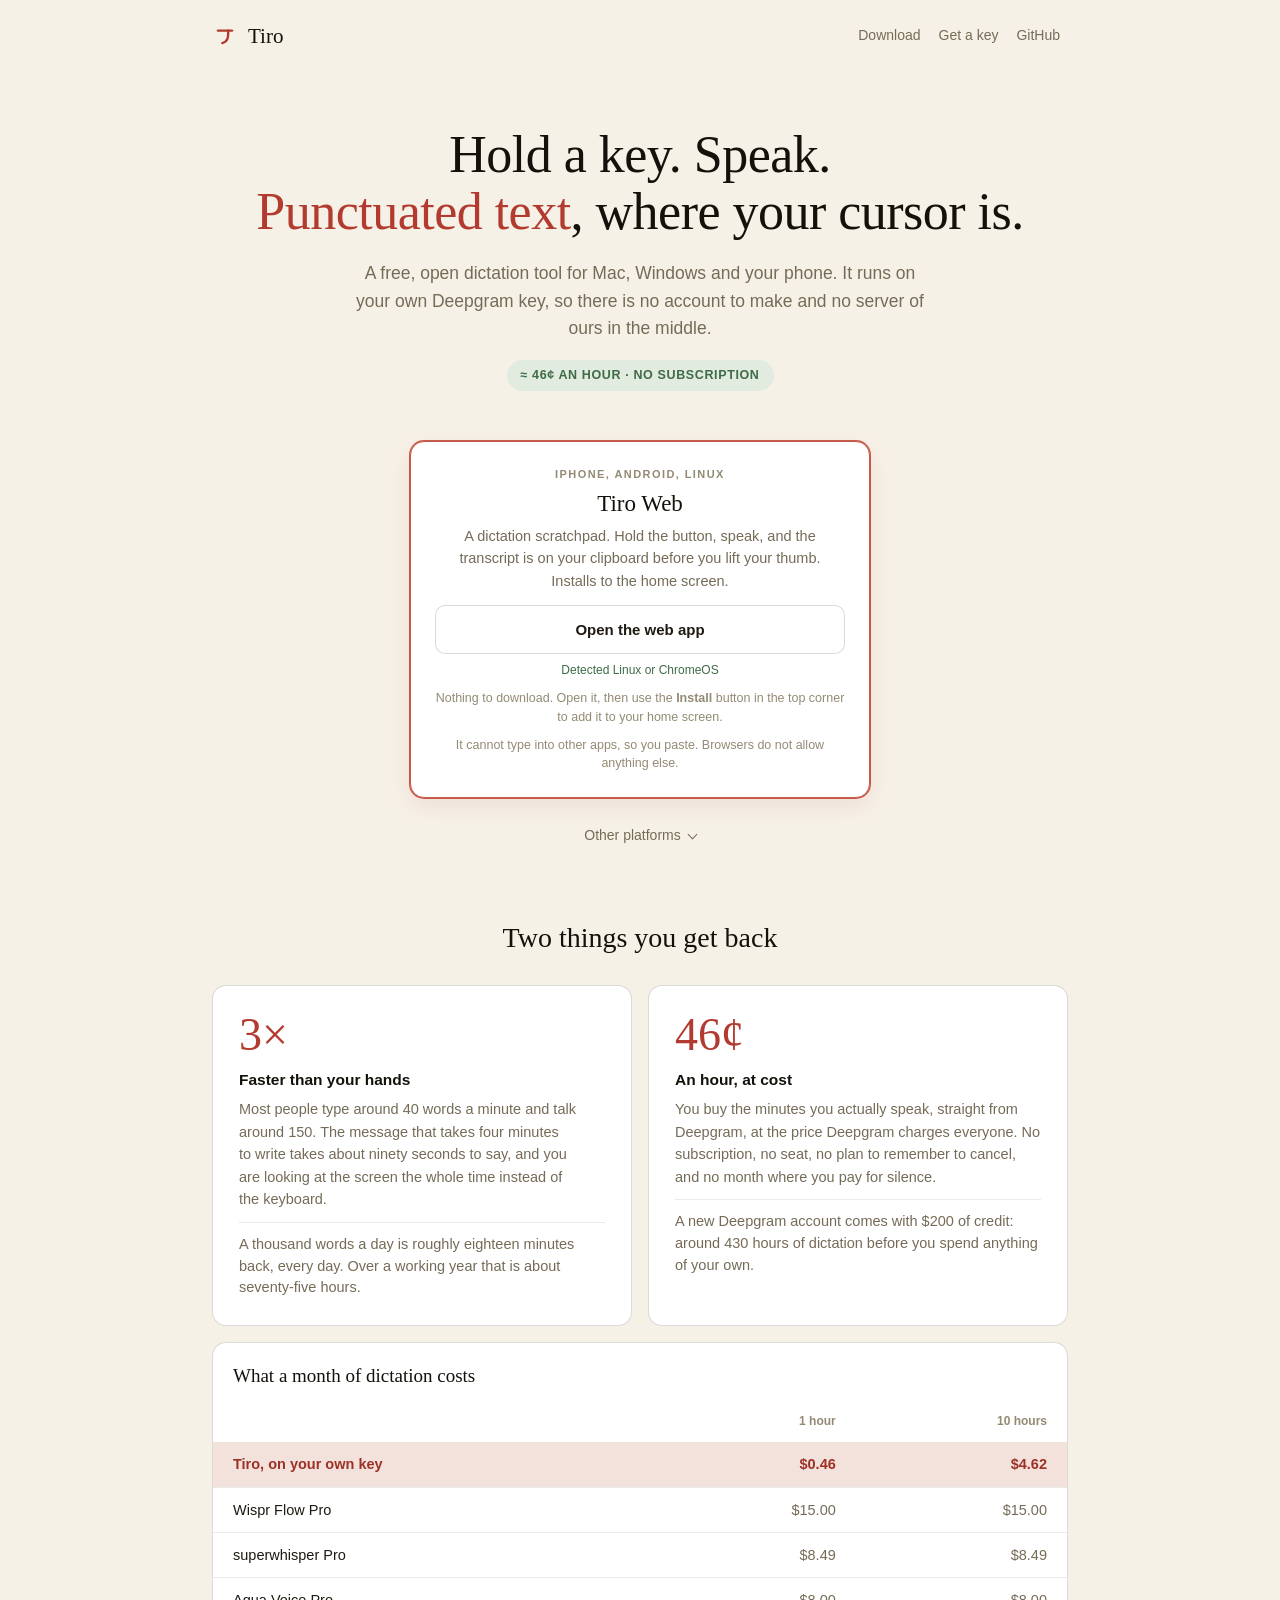
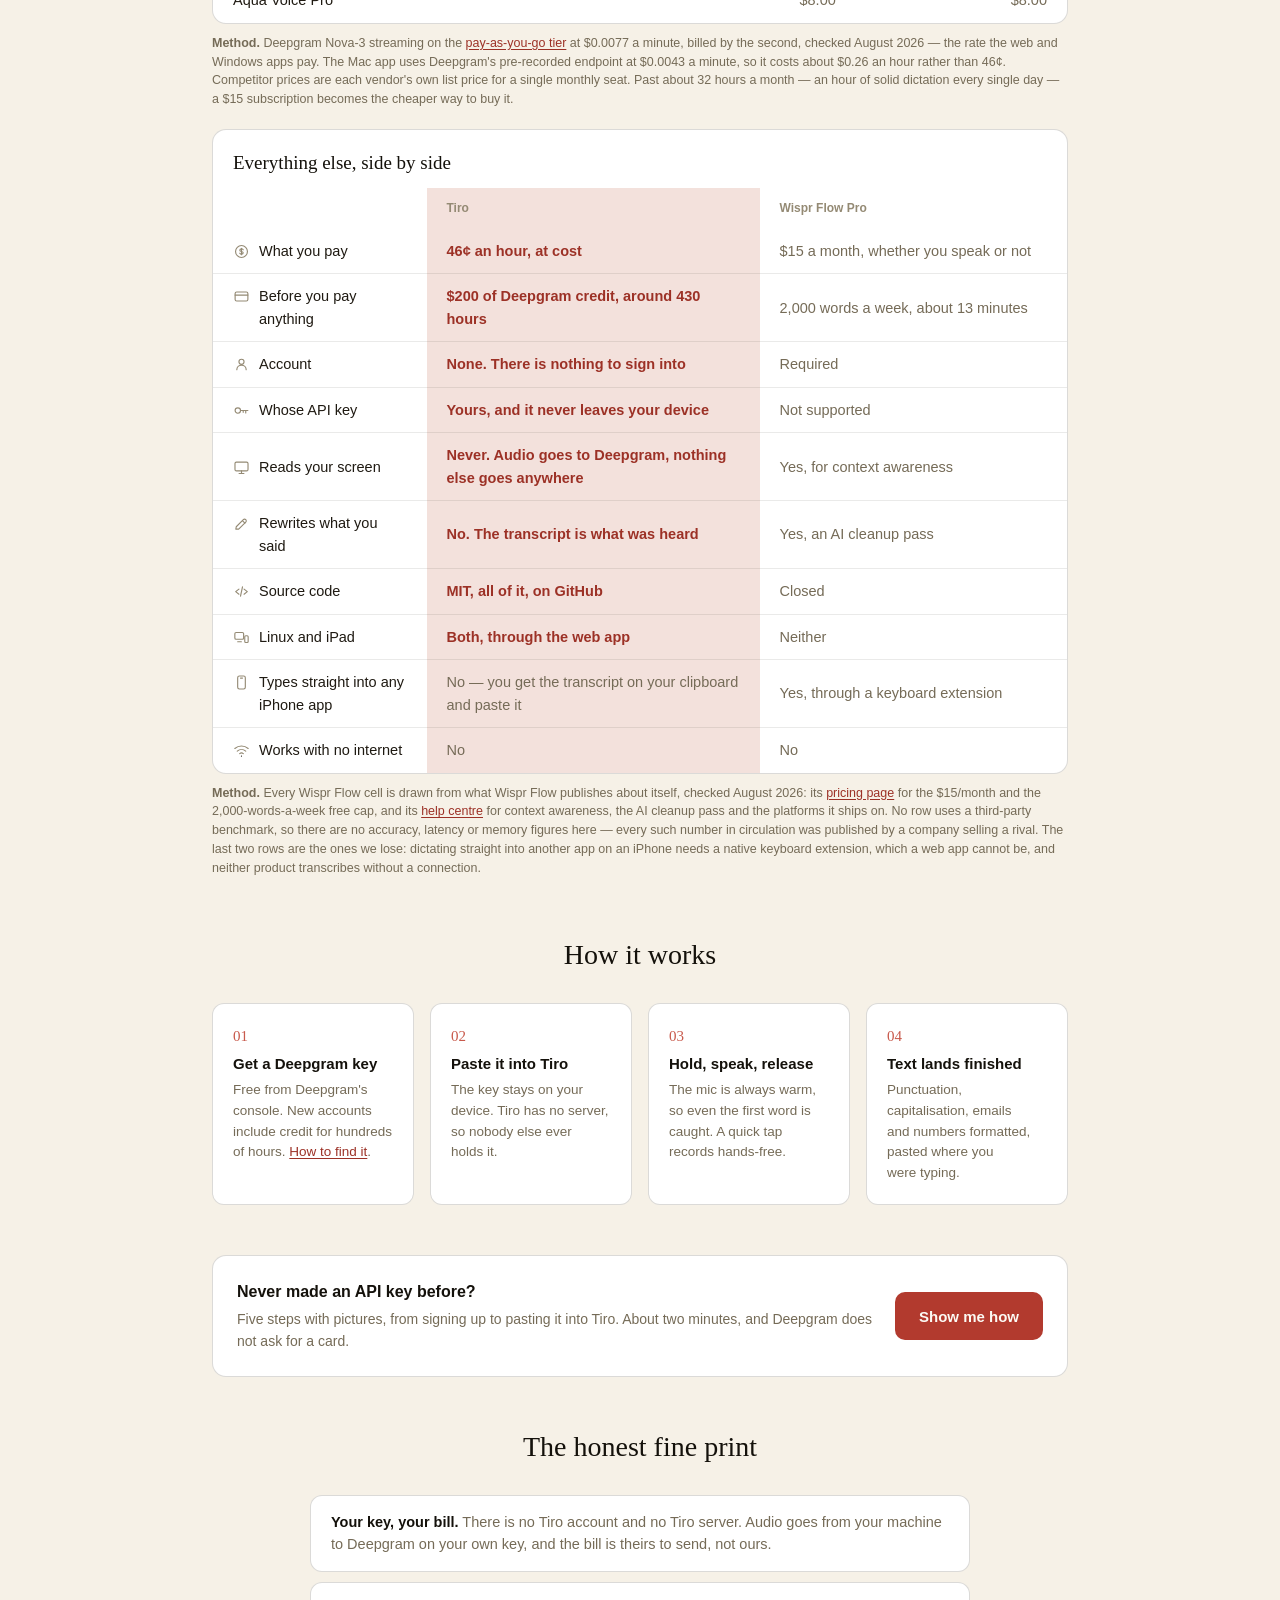
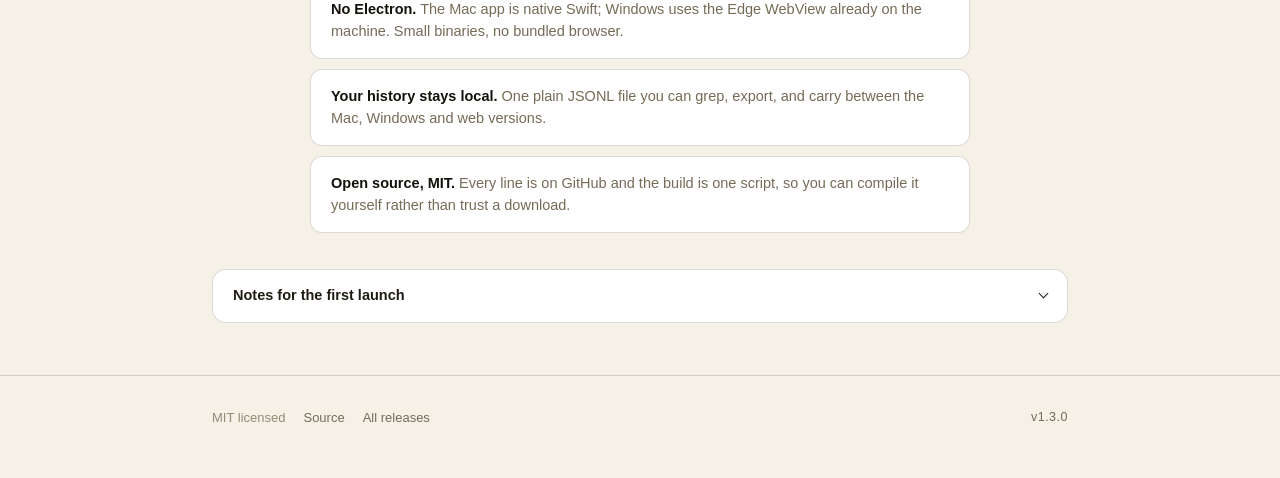
==== landing/index.html @ 8beabe68 "Release 1.3.0 Assembled by scripts/cut-release.mjs from the impact notes merged since the last relea" ====
<!doctype html>
<html lang="en">
<head>
  <meta charset="utf-8">
  <meta name="viewport" content="width=device-width, initial-scale=1, viewport-fit=cover">
  <meta name="theme-color" content="#F6F1E7">
  <title>Tiro: hold a key, speak, done</title>
  <meta name="description" content="Free, open dictation for Mac, Windows and your phone. Hold a key, speak, and punctuated text lands where your cursor is. Talking is about three times faster than typing, and on your own Deepgram key it costs about 46 cents an hour with no subscription.">
  <link rel="icon" href="favicon-32.png" type="image/png">
  <link rel="icon" href="icon.svg" type="image/svg+xml">
  <style>
    /* Forum palette; keep in sync with shared/design-tokens.json. The mono face in
       that file is for the apps, and this page is serif and sans only. */
    :root {
      --paper-50: #FCFAF4; --paper-100: #F6F1E7; --paper-200: #EFE8D9; --paper-300: #E4DAC6;
      --ink-950: #14110B; --ink-900: #1F1A12; --ink-500: #756B57; --ink-400: #948A74; --ink-300: #B4AB96;
      --clay-600: #9C3126; --clay-500: #B23A2E; --clay-400: #C85A4C; --clay-100: #F3E1DC;
      --green-600: #3F6B47; --green-100: #E1EBDF;
      --border: rgba(31, 26, 18, 0.16); --border-subtle: rgba(31, 26, 18, 0.09);
      --serif: 'Iowan Old Style', 'Palatino Linotype', Palatino, Georgia, 'Times New Roman', serif;
      --sans: -apple-system, BlinkMacSystemFont, 'Segoe UI', Roboto, 'Helvetica Neue', Arial, sans-serif;

      /* One gutter, one gap, one section rhythm, all three scaling with the viewport
         so the phone layout is the same design, not a squeezed desktop. */
      --gutter: clamp(20px, 5.5vw, 32px);
      --gap: clamp(12px, 2.4vw, 16px);
    }

    *, *::before, *::after { box-sizing: border-box; }
    * { margin: 0; padding: 0; }

    html {
      -webkit-text-size-adjust: 100%;   /* stop iOS inflating text in landscape */
      scroll-behavior: smooth;
      color-scheme: light;
    }
    body {
      background: var(--paper-100); color: var(--ink-900);
      font-family: var(--sans); font-size: 16px; line-height: 1.55;
      overflow-wrap: break-word;        /* long URLs must never widen the page */
      -webkit-font-smoothing: antialiased;
      -webkit-tap-highlight-color: rgba(178, 58, 46, 0.12);
    }
    svg { max-width: 100%; }
    a { color: var(--clay-600); text-underline-offset: 2px; }
    :focus-visible { outline: 2px solid var(--clay-500); outline-offset: 2px; border-radius: 4px; }
    [hidden] { display: none !important; }

    @media (prefers-reduced-motion: reduce) {
      html { scroll-behavior: auto; }
      * { transition: none !important; }
    }

    /* The container owns the horizontal gutter and nothing else. Sections set only
       padding-block, so a section rule can never wipe out the side margin. */
    .wrap {
      width: 100%; max-width: 920px; margin-inline: auto;
      padding-inline: var(--gutter);
      padding-inline: max(var(--gutter), env(safe-area-inset-left)) max(var(--gutter), env(safe-area-inset-right));
    }

    /* ---- header ---- */
    .site-header { padding-block: 14px; }
    .site-header .wrap { display: flex; align-items: center; gap: 10px; }
    .mark { width: 26px; height: 26px; flex: none; color: var(--clay-500); }
    .brand { font-family: var(--serif); font-size: 21px; color: var(--ink-950); }
    .site-nav { margin-left: auto; display: flex; align-items: center; gap: 2px; }
    .site-nav a {
      display: inline-flex; align-items: center; min-height: 44px; padding-inline: 8px;
      font-size: 14px; color: var(--ink-500); text-decoration: none; border-radius: 8px;
    }
    .site-nav a:hover { color: var(--clay-600); }

    /* ---- hero ---- */
    .hero { padding-block: clamp(26px, 7vw, 54px) clamp(4px, 2vw, 14px); text-align: center; }
    .hero h1 {
      font-family: var(--serif); font-weight: 500;
      font-size: clamp(29px, 7.2vw, 52px); line-height: 1.1; letter-spacing: -0.01em;
      color: var(--ink-950); text-wrap: balance;
    }
    .hero h1 em { font-style: normal; color: var(--clay-500); }
    .hero .lede {
      max-width: 33em; margin: clamp(14px, 3vw, 20px) auto 0;
      font-size: clamp(15.5px, 1.7vw, 17.5px); color: var(--ink-500); text-wrap: pretty;
    }
    .price {
      display: inline-block; margin-top: clamp(14px, 3vw, 18px);
      font-size: 12.5px; font-weight: 600; letter-spacing: 0.05em; text-transform: uppercase;
      color: var(--green-600); background: var(--green-100); border-radius: 999px; padding: 6px 14px;
    }

    /* ---- download cards ---- */
    #downloads { padding-block: clamp(26px, 5.5vw, 36px) 4px; scroll-margin-top: 12px; }

    .dl-grid { display: grid; gap: var(--gap); grid-template-columns: 1fr; }
    /* once detection folds the rest away, the one card left should not stretch
       the full 920px, because a lone wide card reads as a banner rather than a choice */
    .dl-grid > .dl:only-child { max-width: 460px; margin-inline: auto; }
    @media (min-width: 600px) {
      .dl-grid { grid-template-columns: repeat(2, minmax(0, 1fr)); }
      /* an odd card left alone on the last row spans it rather than sitting half-empty */
      .dl-grid > .dl:last-child:nth-child(odd) { grid-column: 1 / -1; }
    }
    @media (min-width: 880px) {
      .dl-grid { grid-template-columns: repeat(auto-fit, minmax(240px, 1fr)); }
      .dl-grid > .dl:last-child:nth-child(odd) { grid-column: auto; }
    }

    .dl {
      min-width: 0; background: #fff; border: 1px solid var(--border); border-radius: 14px;
      padding: clamp(20px, 4.5vw, 24px); text-align: center;
      display: flex; flex-direction: column; gap: 7px;
      box-shadow: 0 1px 2px rgba(31, 26, 18, 0.04);
    }
    .dl.suggested {
      border-color: var(--clay-400);
      box-shadow: 0 0 0 1px var(--clay-400), 0 8px 22px rgba(178, 58, 46, 0.10);
    }
    .dl .caps {
      font-size: 11px; font-weight: 600; letter-spacing: 0.13em; text-transform: uppercase;
      color: var(--ink-400);
    }
    .dl h2 {
      font-family: var(--serif); font-weight: 500;
      font-size: clamp(20px, 2.4vw, 23px); line-height: 1.2; color: var(--ink-950);
    }
    .dl p { font-size: 14.5px; color: var(--ink-500); flex: 1; text-wrap: pretty; }
    .dl .detected { font-size: 12px; font-weight: 500; color: var(--green-600); }
    .dl .detected:empty { display: none; }
    .dl .fine { margin-top: 2px; }
    .fine { font-size: 12.5px; line-height: 1.5; color: var(--ink-400); }

    .btn {
      display: inline-flex; align-items: center; justify-content: center;
      width: 100%; min-height: 48px; margin-top: 6px; padding: 12px 18px;
      background: var(--clay-500); color: var(--paper-50);
      font-size: 15px; font-weight: 600; text-decoration: none; border-radius: 10px;
      transition: background 0.15s ease;
    }
    .btn:hover { background: var(--clay-600); }
    .btn.ghost { background: #fff; color: var(--ink-900); border: 1px solid var(--border); }
    .btn.ghost:hover { background: var(--paper-50); border-color: var(--ink-300); }

    /* ---- disclosures: other platforms, first-launch notes ---- */
    /* The notes sit at the foot of the page on purpose. Whoever needs them is looking
       for them; everyone else should meet the argument for Tiro first. */
    .others { padding-block: 10px 0; }
    .notes { padding-block: 0 clamp(34px, 7vw, 52px); }

    summary { cursor: pointer; list-style: none; }
    summary::-webkit-details-marker { display: none; }
    summary::after {
      content: ""; width: 7px; height: 7px; flex: none;
      border-right: 1.6px solid currentColor; border-bottom: 1.6px solid currentColor;
      transform: translateY(-2px) rotate(45deg); transition: transform 0.15s ease;
    }
    details[open] > summary::after { transform: translateY(1px) rotate(225deg); }

    .others > summary {
      display: flex; align-items: center; justify-content: center; gap: 8px;
      min-height: 48px; font-size: 14px; color: var(--ink-500);
    }
    .others > summary:hover { color: var(--clay-600); }
    .others .dl-grid { padding-top: 4px; }

    .notes details { background: #fff; border: 1px solid var(--border); border-radius: 14px; }
    .notes summary {
      display: flex; align-items: center; justify-content: space-between; gap: 12px;
      min-height: 52px; padding: 12px clamp(16px, 4vw, 20px);
      font-size: 14.5px; font-weight: 600; color: var(--ink-900);
    }
    .notes .note-body {
      display: grid; gap: 14px;
      padding: 2px clamp(16px, 4vw, 20px) clamp(16px, 4vw, 18px);
      border-top: 1px solid var(--border-subtle); margin-top: 2px; padding-top: 14px;
    }
    .notes .note-body > div { font-size: 13.5px; line-height: 1.55; color: var(--ink-500); }
    .notes .note-body strong { display: block; color: var(--ink-950); font-size: 13px; margin-bottom: 2px; }

    /* ---- what it gives back: the two panels and the price table ---- */
    .value { padding-block: clamp(34px, 6.5vw, 56px) 0; }
    .value-grid { display: grid; gap: var(--gap); grid-template-columns: 1fr; }
    @media (min-width: 600px) { .value-grid { grid-template-columns: repeat(2, minmax(0, 1fr)); } }
    .panel {
      min-width: 0; background: #fff; border: 1px solid var(--border); border-radius: 14px;
      padding: clamp(20px, 4.5vw, 26px);
    }
    .panel .stat {
      display: block; font-family: var(--serif); font-weight: 500;
      font-size: clamp(36px, 7.4vw, 46px); line-height: 1; color: var(--clay-500);
    }
    .panel strong { display: block; font-size: 15.5px; color: var(--ink-950); margin: 10px 0 6px; }
    .panel p { font-size: 14.5px; color: var(--ink-500); text-wrap: pretty; }
    /* these two carry real numbers rather than housekeeping, so they take the
       darker ink and clear 4.5:1 against the paper */
    .panel .fine, .compare-note { color: var(--ink-500); }
    .panel .fine { margin-top: 11px; padding-top: 11px; border-top: 1px solid var(--border-subtle); }

    /* The comparison is the argument, so it stays a real table. On a narrow screen it
       scrolls inside its own box rather than widening the page. */
    .compare {
      margin-top: var(--gap); overflow-x: auto; -webkit-overflow-scrolling: touch;
      background: #fff; border: 1px solid var(--border); border-radius: 14px;
    }
    .compare table { width: 100%; border-collapse: collapse; font-size: 14.5px; }
    /* Table captions take the serif, like every other heading here. They used to be
       11px uppercase tracked out to 0.13em, which reads as a monospaced technical
       label rather than as this page's voice — the page has no mono face at all. */
    .compare caption {
      text-align: left; padding: clamp(15px, 3.4vw, 18px) clamp(16px, 3.6vw, 20px) 11px;
      font-family: var(--serif); font-size: clamp(17px, 2.5vw, 19px); font-weight: 500;
      letter-spacing: 0; text-transform: none; color: var(--ink-950);
    }
    .compare th, .compare td { padding: 11px clamp(13px, 3vw, 20px); text-align: right; }
    .compare thead th { font-size: 12px; font-weight: 600; color: var(--ink-400); white-space: nowrap; }
    .compare tbody th { text-align: left; font-weight: 500; color: var(--ink-900); }
    .compare tbody td { color: var(--ink-500); font-variant-numeric: tabular-nums; white-space: nowrap; }
    .compare tbody tr + tr :is(th, td) { border-top: 1px solid var(--border-subtle); }
    .compare tbody .me { background: var(--clay-100); }
    .compare tbody .me :is(th, td) { color: var(--clay-600); font-weight: 600; }
    .compare-note { margin-top: 10px; }

    /* The feature table compares words rather than figures, so it ranges left and is
       allowed to wrap. Here it is a whole column that is ours, not a row: the highlight
       is only a signpost, and every cell still says which product it means in words,
       so nothing depends on seeing the colour. */
    .compare-feat { margin-top: clamp(14px, 2.6vw, 20px); }
    /* These need to out-specify `.compare tbody td`, which sets nowrap for the figures in
       the cost table above. `:is()` takes its most specific argument, so a bare
       `:is(th, td)` loses that battle and the answers run into the next column. */
    .compare-feat thead th,
    .compare-feat tbody th,
    .compare-feat tbody td { text-align: left; white-space: normal; }
    /* Widths come from the colgroup, not from content: left to itself the table gives the
       row labels whatever the longest answer does not want, and they end up in a column
       four words wide. */
    /* min-width keeps the three columns readable on a phone; the wrapper's overflow-x
       turns the overflow into a scroll inside the card rather than widening the page. */
    .compare-feat table { table-layout: fixed; min-width: 580px; }
    .compare-feat :is(thead th, tbody td):first-of-type { background: var(--clay-100); }
    .compare-feat tbody td:first-of-type { color: var(--clay-600); font-weight: 600; }
    .compare-feat tbody td { font-variant-numeric: normal; }
    /* Row-label icons. Decorative only — every row still says in words what it is
       about, so the icon carries no meaning of its own and is hidden from assistive
       tech. Stroked in currentColor at the label's own ink, sized in ch so they
       track the text if it scales. */
    /* The flex box is an inner span, never the th itself: a th set to flex stops being
       a table-cell, and the colgroup widths above stop applying to it. */
    .compare-feat tbody th > span { display: flex; align-items: flex-start; gap: 9px; }
    .compare-feat .ico {
      flex: none; width: 17px; height: 17px; stroke: var(--ink-400); fill: none;
      stroke-width: 1.6; stroke-linecap: round; stroke-linejoin: round;
      transform: translateY(3px);
    }
    /* A row where the honest answer is "they do, we don't". Marked so it reads as
       deliberate rather than as an oversight. */
    .compare-feat tbody .theirs td:first-of-type { color: var(--ink-500); font-weight: 500; }

    /* ---- how it works ---- */
    .how { padding-block: clamp(34px, 6.5vw, 56px) clamp(24px, 5vw, 40px); }
    .how h3, .facts h3, .value h3 {
      font-family: var(--serif); font-weight: 500;
      font-size: clamp(22px, 3.4vw, 28px); color: var(--ink-950);
      text-align: center; margin-bottom: clamp(18px, 3.4vw, 26px); text-wrap: balance;
    }
    .steps { display: grid; gap: var(--gap); grid-template-columns: 1fr; }
    @media (min-width: 520px) { .steps { grid-template-columns: repeat(2, minmax(0, 1fr)); } }
    @media (min-width: 880px) { .steps { grid-template-columns: repeat(4, minmax(0, 1fr)); } }
    .step {
      min-width: 0; background: #fff; border: 1px solid var(--border); border-radius: 12px;
      padding: clamp(16px, 3.6vw, 20px);
    }
    .step .n { font-family: var(--serif); font-size: 15px; color: var(--clay-400); }
    .step strong { display: block; font-size: 15px; color: var(--ink-950); margin: 4px 0 4px; }
    .step p { font-size: 13.5px; color: var(--ink-500); text-wrap: pretty; }

    /* ---- getting a key: the signpost ---- */
    .keycta { padding-block: clamp(4px, 1.5vw, 10px) clamp(30px, 6vw, 48px); scroll-margin-top: 12px; }
    .keycta-box {
      background: #fff; border: 1px solid var(--border); border-radius: 14px;
      padding: clamp(18px, 4vw, 24px);
      display: flex; flex-wrap: wrap; align-items: center; gap: 14px var(--gap);
    }
    /* min-width:0 so a long line wraps inside the box instead of widening it, and
       flex:1 so the button is pushed to the far end on a wide screen */
    .keycta-text { flex: 1 1 300px; min-width: 0; }
    .keycta-text strong { display: block; font-size: 16px; color: var(--ink-950); }
    .keycta-text p { margin-top: 4px; font-size: 14px; color: var(--ink-500); text-wrap: pretty; }
    /* the .btn default is full width, which is right in a download card and wrong here */
    .keycta .btn { flex: none; width: auto; margin-top: 0; padding-inline: 24px; }
    @media (max-width: 519px) { .keycta .btn { width: 100%; } }

    /* ---- fine print ---- */
    .facts { padding-block: 0 clamp(24px, 5vw, 36px); }
    .facts ul { max-width: 660px; margin-inline: auto; list-style: none; display: grid; gap: 10px; }
    .facts li {
      background: #fff; border: 1px solid var(--border); border-radius: 12px;
      padding: clamp(13px, 3vw, 15px) clamp(16px, 3.6vw, 20px);
      font-size: 14.5px; color: var(--ink-500); text-wrap: pretty;
    }
    .facts li strong { color: var(--ink-950); }

    /* ---- footer ---- */
    .site-footer {
      border-top: 1px solid var(--border);
      padding-block: clamp(18px, 4vw, 26px) clamp(30px, 6vw, 44px);
    }
    .site-footer .wrap {
      display: flex; flex-wrap: wrap; align-items: center; gap: 6px 18px;
      font-size: 13px; color: var(--ink-400);
    }
    .site-footer a { color: var(--ink-500); text-decoration: none; padding-block: 6px; }
    .site-footer a:hover { color: var(--clay-600); }
    /* stamped by scripts/gen-version.mjs, text and href together; sits at the far end
       of the row, and wraps under the links rather than crowding them on a narrow
       screen. It links to its own tag, not to /latest: the number names what this page
       describes, so clicking it has to reach those notes and not whatever shipped since. */
    .site-footer .version { margin-left: auto; font-size: 12.5px; letter-spacing: 0.04em; }
  </style>
</head>
<body>
  <header class="site-header">
    <div class="wrap">
      <svg class="mark" viewBox="0 0 48 48" aria-hidden="true">
        <g fill="none" stroke="currentColor" stroke-width="4.4" stroke-linecap="round">
          <path d="M11 14 H37"/><path d="M30 14 C30 26 30 34 19 37"/>
        </g>
      </svg>
      <span class="brand">Tiro</span>
      <nav class="site-nav">
        <a href="#downloads">Download</a>
        <a href="/api-key/">Get a key</a>
        <a href="https://github.com/Gabriel-Dalton/tiro">GitHub</a>
      </nav>
    </div>
  </header>

  <section class="hero">
    <div class="wrap">
      <h1>Hold a key. Speak.<br><em>Punctuated text</em>, where your cursor is.</h1>
      <p class="lede">A free, open dictation tool for Mac, Windows and your phone.
        It runs on your own Deepgram key, so there is no account to make and no
        server of ours in the middle.</p>
      <span class="price">≈ 46¢ an hour · no subscription</span>
    </div>
  </section>

  <section class="wrap dl-grid" id="downloads">
    <div class="dl" id="dl-windows">
      <span class="caps">Windows 10 &amp; 11</span>
      <h2>Tiro for Windows</h2>
      <p>A tray app. Hold <strong>Right&nbsp;Alt</strong> in any application and the transcript
        is pasted into the box you were already typing in. One file, no installer.</p>
      <a class="btn" id="win-download" href="https://github.com/Gabriel-Dalton/tiro/releases/latest/download/Tiro-Windows-x64.zip">Download for Windows</a>
      <span class="detected"></span>
      <span class="fine">Right-click the ZIP → Properties → <strong>Unblock</strong> before extracting.</span>
    </div>

    <div class="dl" id="dl-mac">
      <span class="caps">macOS 13+</span>
      <h2>Tiro for Mac</h2>
      <p>A menu-bar app. Hold <strong>Fn</strong> anywhere and dictate into any app.
        One universal file for Apple Silicon and Intel.</p>
      <a class="btn" href="https://github.com/Gabriel-Dalton/tiro/releases/latest/download/Tiro-macOS.zip">Download for Mac</a>
      <span class="detected"></span>
      <span class="fine">Unsigned, so the first launch needs <strong>Open&nbsp;Anyway</strong> in System Settings.</span>
    </div>

    <div class="dl" id="dl-web">
      <span class="caps">iPhone, Android, Linux</span>
      <h2>Tiro Web</h2>
      <p>A dictation scratchpad. Hold the button, speak, and the transcript is on your
        clipboard before you lift your thumb. Installs to the home screen.</p>
      <a class="btn ghost" href="/app/" id="web-link">Open the web app</a>
      <span class="detected"></span>
      <span class="fine" id="web-install-note">Nothing to download. Open it, then use the
        <strong>Install</strong> button in the top corner to add it to your home screen.</span>
      <span class="fine">It cannot type into other apps, so you paste. Browsers do not allow anything else.</span>
    </div>
  </section>

  <details class="wrap others" id="other-platforms" hidden>
    <summary>Other platforms</summary>
    <div class="other-grid dl-grid"></div>
  </details>

  <section class="value wrap">
    <h3>Two things you get back</h3>
    <div class="value-grid">
      <div class="panel">
        <span class="stat">3×</span>
        <strong>Faster than your hands</strong>
        <p>Most people type around 40 words a minute and talk around 150. The message
          that takes four minutes to write takes about ninety seconds to say, and you
          are looking at the screen the whole time instead of the keyboard.</p>
        <p class="fine">A thousand words a day is roughly eighteen minutes back, every
          day. Over a working year that is about seventy-five hours.</p>
      </div>
      <div class="panel">
        <span class="stat">46¢</span>
        <strong>An hour, at cost</strong>
        <p>You buy the minutes you actually speak, straight from Deepgram, at the price
          Deepgram charges everyone. No subscription, no seat, no plan to remember to
          cancel, and no month where you pay for silence.</p>
        <p class="fine">A new Deepgram account comes with $200 of credit: around 430
          hours of dictation before you spend anything of your own.</p>
      </div>
    </div>

    <div class="compare">
      <table>
        <caption>What a month of dictation costs</caption>
        <thead>
          <tr><td></td><th scope="col">1 hour</th><th scope="col">10 hours</th></tr>
        </thead>
        <tbody>
          <tr class="me"><th scope="row">Tiro, on your own key</th><td>$0.46</td><td>$4.62</td></tr>
          <tr><th scope="row">Wispr Flow Pro</th><td>$15.00</td><td>$15.00</td></tr>
          <tr><th scope="row">superwhisper Pro</th><td>$8.49</td><td>$8.49</td></tr>
          <tr><th scope="row">Aqua Voice Pro</th><td>$8.00</td><td>$8.00</td></tr>
        </tbody>
      </table>
    </div>
    <p class="fine compare-note"><strong>Method.</strong> Deepgram Nova-3 streaming on the
      <a href="https://deepgram.com/pricing">pay-as-you-go tier</a> at $0.0077 a minute, billed
      by the second, checked August 2026 — the rate the web and Windows apps pay. The Mac app
      uses Deepgram's pre-recorded endpoint at $0.0043 a minute, so it costs about $0.26 an hour
      rather than 46¢. Competitor prices are each vendor's own list price for a single monthly
      seat. Past about 32 hours a month — an hour of solid dictation every single day — a $15
      subscription becomes the cheaper way to buy it.</p>

    <!-- Ground rules for this table, so it stays defensible as both products move:
         every claim in the Wispr Flow column is something Wispr Flow documents about
         itself — its price, its free-plan cap, its context awareness, its AI cleanup,
         the platforms it ships on. Nothing here rests on a third-party benchmark or on
         a disputed report, and no row describes a competitor's behaviour that they
         have not published themselves. The last two rows are ones we lose; they stay.
         See docs/COMPETITIVE.md for the sources and the confidence grading. -->
    <!-- One sprite, referenced by <use> per row, so ten icons cost one definition.
         aria-hidden throughout: each repeats its row label rather than adding to it. -->
    <svg width="0" height="0" aria-hidden="true" style="position:absolute">
      <defs>
        <symbol id="i-coin" viewBox="0 0 24 24"><circle cx="12" cy="12" r="8.4"/><path d="M12 7.4v9.2M14.4 9.6a2.6 2.6 0 0 0-2.4-1.4c-1.4 0-2.4.8-2.4 1.9s.9 1.6 2.4 1.9 2.4.8 2.4 1.9-1 1.9-2.4 1.9a2.6 2.6 0 0 1-2.4-1.4"/></symbol>
        <symbol id="i-credit" viewBox="0 0 24 24"><rect x="3" y="5.6" width="18" height="12.8" rx="2.2"/><path d="M3 10h18"/></symbol>
        <symbol id="i-person" viewBox="0 0 24 24"><circle cx="12" cy="8.2" r="3.6"/><path d="M5.4 19.4a6.6 6.6 0 0 1 13.2 0"/></symbol>
        <symbol id="i-key" viewBox="0 0 24 24"><circle cx="6.8" cy="12" r="3.8"/><path d="M10.6 12H21M18 12v3.4M14.4 12v2.6"/></symbol>
        <symbol id="i-screen" viewBox="0 0 24 24"><rect x="2.8" y="4.4" width="18.4" height="12.4" rx="2"/><path d="M8.6 20.4h6.8M12 16.8v3.6"/></symbol>
        <symbol id="i-pencil" viewBox="0 0 24 24"><path d="M4 20h4l10-10a2.4 2.4 0 0 0-3.4-3.4L4.6 16.6 4 20Z"/><path d="M13.6 8.2 16.8 11.4"/></symbol>
        <symbol id="i-code" viewBox="0 0 24 24"><path d="m8.4 8.6-4.6 3.6 4.6 3.6M15.6 8.6l4.6 3.6-4.6 3.6M13.4 5.4l-2.8 13.2"/></symbol>
        <symbol id="i-devices" viewBox="0 0 24 24"><rect x="2.6" y="5" width="12.4" height="9.4" rx="1.8"/><rect x="16.6" y="9.6" width="4.8" height="9.4" rx="1.4"/><path d="M6.6 18h5.2"/></symbol>
        <symbol id="i-phone" viewBox="0 0 24 24"><rect x="6.6" y="2.8" width="10.8" height="18.4" rx="2.4"/><path d="M10.6 5.8h2.8"/></symbol>
        <symbol id="i-wifi" viewBox="0 0 24 24"><path d="M2.6 9.2a14 14 0 0 1 18.8 0M6 12.8a9.2 9.2 0 0 1 12 0M9.4 16.4a4.4 4.4 0 0 1 5.2 0"/><circle cx="12" cy="19.8" r=".9" fill="currentColor" stroke="none"/></symbol>
      </defs>
    </svg>

    <div class="compare compare-feat">
      <table>
        <caption>Everything else, side by side</caption>
        <colgroup><col style="width:25%"><col style="width:39%"><col style="width:36%"></colgroup>
        <thead>
          <tr><td></td><th scope="col">Tiro</th><th scope="col">Wispr Flow Pro</th></tr>
        </thead>
        <tbody>
          <tr><th scope="row"><span><svg class="ico" aria-hidden="true"><use href="#i-coin"/></svg>What you pay</span></th>
            <td>46¢ an hour, at cost</td><td>$15 a month, whether you speak or not</td></tr>
          <tr><th scope="row"><span><svg class="ico" aria-hidden="true"><use href="#i-credit"/></svg>Before you pay anything</span></th>
            <td>$200 of Deepgram credit, around 430 hours</td><td>2,000 words a week, about 13 minutes</td></tr>
          <tr><th scope="row"><span><svg class="ico" aria-hidden="true"><use href="#i-person"/></svg>Account</span></th>
            <td>None. There is nothing to sign into</td><td>Required</td></tr>
          <tr><th scope="row"><span><svg class="ico" aria-hidden="true"><use href="#i-key"/></svg>Whose API key</span></th>
            <td>Yours, and it never leaves your device</td><td>Not supported</td></tr>
          <tr><th scope="row"><span><svg class="ico" aria-hidden="true"><use href="#i-screen"/></svg>Reads your screen</span></th>
            <td>Never. Audio goes to Deepgram, nothing else goes anywhere</td>
            <td>Yes, for context awareness</td></tr>
          <tr><th scope="row"><span><svg class="ico" aria-hidden="true"><use href="#i-pencil"/></svg>Rewrites what you said</span></th>
            <td>No. The transcript is what was heard</td><td>Yes, an AI cleanup pass</td></tr>
          <tr><th scope="row"><span><svg class="ico" aria-hidden="true"><use href="#i-code"/></svg>Source code</span></th>
            <td>MIT, all of it, on GitHub</td><td>Closed</td></tr>
          <tr><th scope="row"><span><svg class="ico" aria-hidden="true"><use href="#i-devices"/></svg>Linux and iPad</span></th>
            <td>Both, through the web app</td><td>Neither</td></tr>
          <tr class="theirs"><th scope="row"><span><svg class="ico" aria-hidden="true"><use href="#i-phone"/></svg>Types straight into any iPhone app</span></th>
            <td>No — you get the transcript on your clipboard and paste it</td>
            <td>Yes, through a keyboard extension</td></tr>
          <tr class="theirs"><th scope="row"><span><svg class="ico" aria-hidden="true"><use href="#i-wifi"/></svg>Works with no internet</span></th>
            <td>No</td><td>No</td></tr>
        </tbody>
      </table>
    </div>
    <p class="fine compare-note"><strong>Method.</strong> Every Wispr Flow cell is drawn from
      what Wispr Flow publishes about itself, checked August 2026: its
      <a href="https://wisprflow.ai/pricing">pricing page</a> for the $15/month and the
      2,000-words-a-week free cap, and its
      <a href="https://docs.wisprflow.ai/">help centre</a> for context awareness, the AI cleanup
      pass and the platforms it ships on. No row uses a third-party benchmark, so there are no
      accuracy, latency or memory figures here — every such number in circulation was published
      by a company selling a rival. The last two rows are the ones we lose: dictating straight
      into another app on an iPhone needs a native keyboard extension, which a web app cannot
      be, and neither product transcribes without a connection.</p>
  </section>

  <section class="how wrap">
    <h3>How it works</h3>
    <div class="steps">
      <div class="step"><span class="n">01</span><strong>Get a Deepgram key</strong>
        <p>Free from Deepgram's console. New accounts include credit for hundreds of hours.
          <a href="/api-key/">How to find it</a>.</p></div>
      <div class="step"><span class="n">02</span><strong>Paste it into Tiro</strong>
        <p>The key stays on your device. Tiro has no server, so nobody else ever holds it.</p></div>
      <div class="step"><span class="n">03</span><strong>Hold, speak, release</strong>
        <p>The mic is always warm, so even the first word is caught. A quick tap records hands-free.</p></div>
      <div class="step"><span class="n">04</span><strong>Text lands finished</strong>
        <p>Punctuation, capitalisation, emails and numbers formatted, pasted where you were typing.</p></div>
    </div>
  </section>

  <!-- Getting a key is the only step anyone gets stuck on, and the walkthrough for it
       is a whole page. This is the signpost to it, not a second copy of it. -->
  <section class="wrap keycta" id="api-key">
    <div class="keycta-box">
      <div class="keycta-text">
        <strong>Never made an API key before?</strong>
        <p>Five steps with pictures, from signing up to pasting it into Tiro. About two
          minutes, and Deepgram does not ask for a card.</p>
      </div>
      <a class="btn" href="/api-key/">Show me how</a>
    </div>
  </section>

  <section class="facts wrap">
    <h3>The honest fine print</h3>
    <ul>
      <li><strong>Your key, your bill.</strong> There is no Tiro account and no Tiro server.
        Audio goes from your machine to Deepgram on your own key, and the bill is theirs
        to send, not ours.</li>
      <li><strong>No Electron.</strong> The Mac app is native Swift; Windows uses the Edge WebView
        already on the machine. Small binaries, no bundled browser.</li>
      <li><strong>Your history stays local.</strong> One plain JSONL file you can grep, export,
        and carry between the Mac, Windows and web versions.</li>
      <li><strong>Open source, MIT.</strong> Every line is on GitHub and the build is one script,
        so you can compile it yourself rather than trust a download.</li>
    </ul>
  </section>

  <section class="wrap notes">
    <details>
      <summary>Notes for the first launch</summary>
      <div class="note-body">
        <div id="win-arm-note" hidden>
          <strong>Your PC is ARM-based</strong>
          The button now offers the native ARM64 build, with no emulation. The
          <a href="https://github.com/Gabriel-Dalton/tiro/releases/latest/download/Tiro-Windows-x64.zip">x64 build</a>
          also works if you prefer it.
        </div>
        <div id="win10-note" hidden>
          <strong>Windows 10</strong>
          You may also need Microsoft's free
          <a href="https://developer.microsoft.com/microsoft-edge/webview2/">WebView2 runtime</a>.
          Tiro checks on first run and offers it if it is missing. Windows 11 already has it.
        </div>
        <div>
          <strong>Windows: SmartScreen</strong>
          Unblocking the ZIP is usually enough. If the dialog still appears, choose
          More info → Run anyway, or read
          <a href="https://github.com/Gabriel-Dalton/tiro/blob/main/docs/SIGNING.md">why it shows up</a>.
        </div>
        <div>
          <strong>Mac: opening an unsigned app</strong>
          System Settings → Privacy &amp; Security → Open Anyway. On macOS 14 and earlier,
          right-click the app and choose Open.
        </div>
      </div>
    </details>
  </section>

  <footer class="site-footer">
    <div class="wrap">
      <span>MIT licensed</span>
      <a href="https://github.com/Gabriel-Dalton/tiro">Source</a>
      <a href="https://github.com/Gabriel-Dalton/tiro/releases">All releases</a>
      <a class="version" href="https://github.com/Gabriel-Dalton/tiro/releases/latest">v1.3.0</a>
    </div>
  </footer>

  <script>
    // Lead with the download that fits the visitor's machine, and keep the rest
    // one click away. Detection only ever *reorders* what is already on the page:
    // if it guesses wrong, or JavaScript never runs, every download stays visible
    // and reachable. Nothing here is sent anywhere; it all stays in the browser.
    (function () {
      var ua = navigator.userAgent;
      var data = navigator.userAgentData;

      var isIOS = /iPhone|iPad|iPod/i.test(ua) ||
                  // iPadOS reports itself as a Mac; the touch points give it away
                  (/Mac/i.test(ua) && navigator.maxTouchPoints > 1);
      var isAndroid = /Android/i.test(ua);
      var isMac = !isIOS && /Mac/i.test(ua);
      var isWindows = /Win/i.test(ua);
      var isLinux = !isAndroid && /Linux|X11|CrOS/i.test(ua);

      var pick = isIOS || isAndroid || isLinux ? "dl-web"
               : isMac ? "dl-mac"
               : isWindows ? "dl-windows"
               : null;

      var reason = isIOS ? "Detected iPhone or iPad"
                 : isAndroid ? "Detected Android"
                 : isLinux ? "Detected Linux or ChromeOS"
                 : isMac ? "Detected macOS. One file for Apple Silicon and Intel"
                 : isWindows ? "Detected Windows"
                 : "";

      // On a phone the web app is not a consolation prize, it is the product, and
      // "Open the web app" buries the thing people actually want. Lead with the
      // install, and hand over to /app/?install=1 so the walkthrough is already
      // open when they land. On iOS that walkthrough is the only install path
      // there is, since Apple exposes no API for it.
      if (isIOS || isAndroid) {
        var webLink = document.getElementById("web-link");
        if (webLink) {
          webLink.href = "/app/?install=1";
          webLink.className = "btn";
          webLink.textContent = isIOS ? "Install on your iPhone" : "Install on your phone";
        }
        var installNote = document.getElementById("web-install-note");
        if (installNote) {
          installNote.innerHTML = isIOS
            ? "Two taps: <strong>Share</strong>, then <strong>Add to Home Screen</strong>. Tiro shows " +
              "you where. Use <strong>Safari</strong>, the only iPhone browser Apple lets add apps."
            : "One tap. Your browser will ask to add Tiro to your home screen.";
        }
      }

      if (!pick) return;

      var chosen = document.getElementById(pick);
      chosen.classList.add("suggested");
      var note = chosen.querySelector(".detected");
      if (note) note.textContent = reason;

      // move the match first, and fold the others behind a disclosure
      var grid = document.getElementById("downloads");
      grid.insertBefore(chosen, grid.firstChild);
      var others = document.getElementById("other-platforms");
      if (others) {
        others.hidden = false;
        Array.prototype.forEach.call(grid.querySelectorAll(".dl"), function (card) {
          if (card !== chosen) others.querySelector(".other-grid").appendChild(card);
        });
      }

      // Windows gets two extra touches, both drawn from client hints, which only
      // Chromium browsers answer. Everything degrades to the x64 download.
      if (isWindows && data && data.getHighEntropyValues) {
        data.getHighEntropyValues(["architecture", "platformVersion"]).then(function (h) {
          // Windows 11 reports platformVersion major >= 13; 10 reports lower.
          var major = parseInt((h.platformVersion || "0").split(".")[0], 10);
          if (major > 0 && major < 13) {
            var win10 = document.getElementById("win10-note");
            if (win10) win10.hidden = false;
          }
          // ARM machines run the x64 build under emulation; offer the native one.
          if (h.architecture === "arm") {
            var link = document.getElementById("win-download");
            if (link) {
              link.href = link.href.replace("Tiro-Windows-x64.zip", "Tiro-Windows-arm64.zip");
              link.textContent = "Download for Windows on ARM";
              var armNote = document.getElementById("win-arm-note");
              if (armNote) armNote.hidden = false;
            }
          }
        }).catch(function () { /* keep the x64 default */ });
      }
    })();
  </script>
</body>
</html>
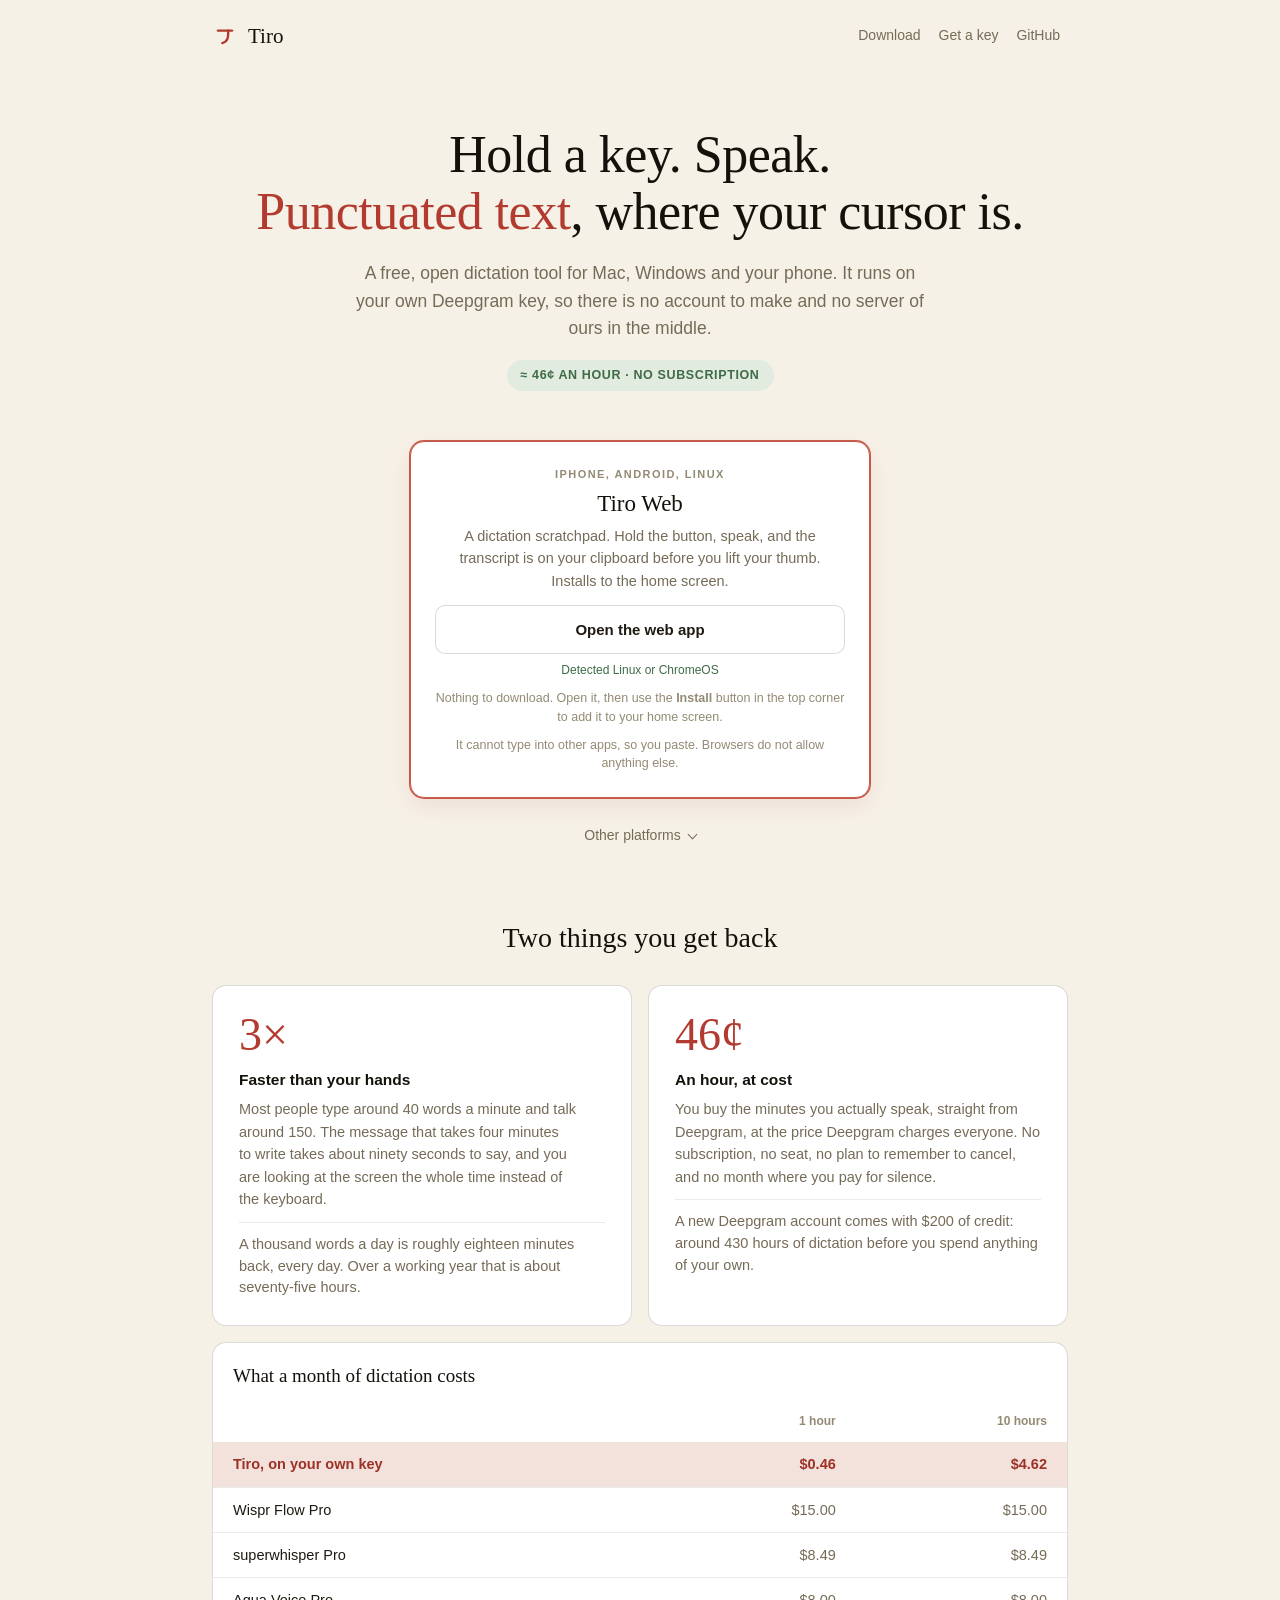
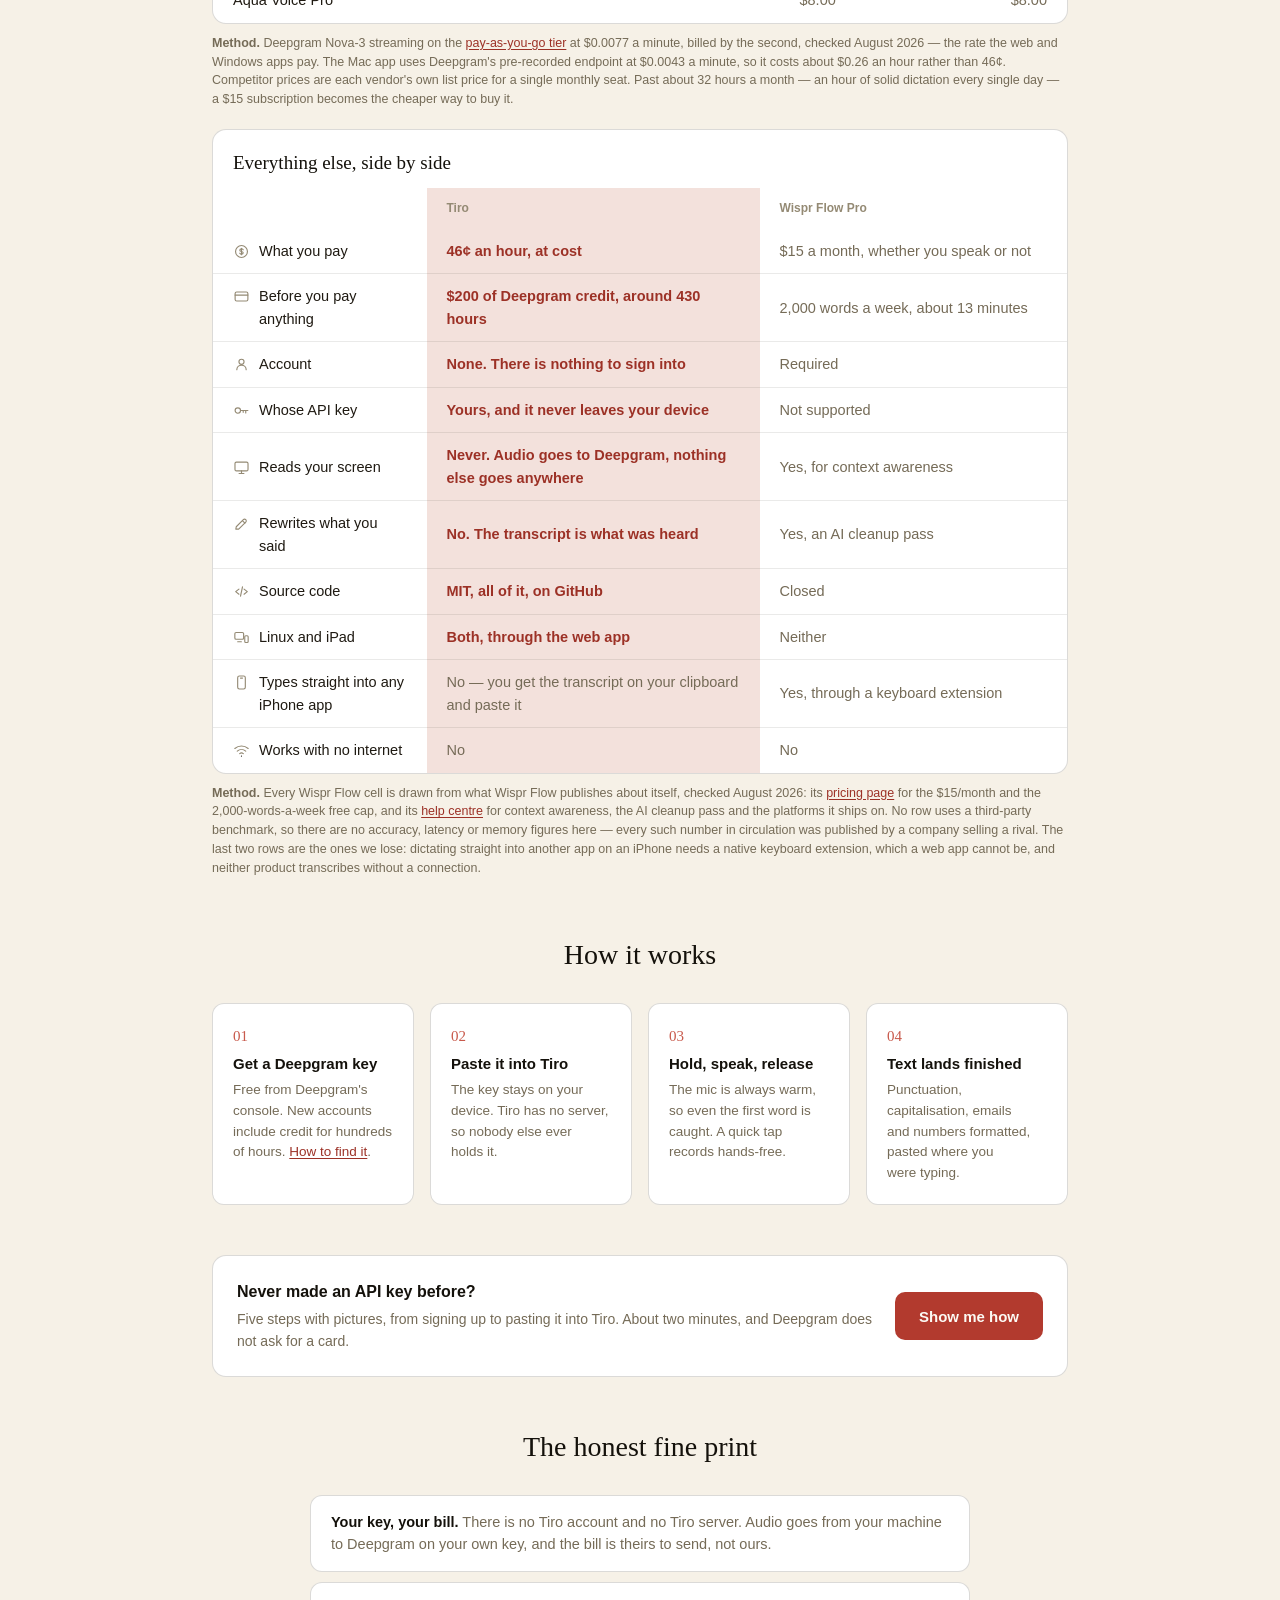
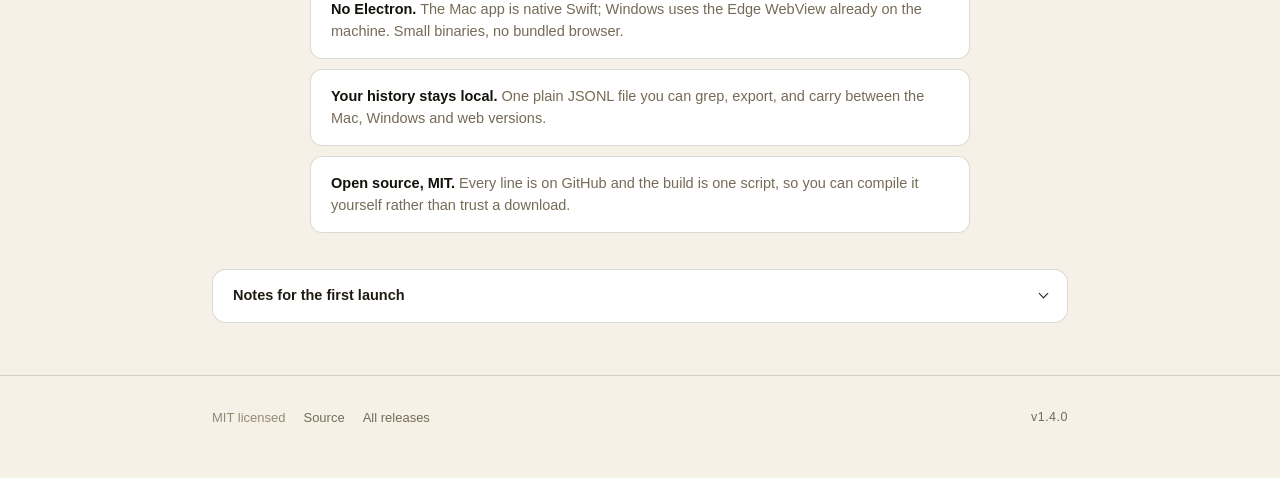
==== commit d8352062: "Release 1.4.0 Assembled by scripts/cut-release.mjs from the impact notes merged since the last relea" ====
--- a/landing/index.html
+++ b/landing/index.html
@@ -577,7 +577,7 @@
       <span>MIT licensed</span>
       <a href="https://github.com/Gabriel-Dalton/tiro">Source</a>
       <a href="https://github.com/Gabriel-Dalton/tiro/releases">All releases</a>
-      <a class="version" href="https://github.com/Gabriel-Dalton/tiro/releases/latest">v1.3.0</a>
+      <a class="version" href="https://github.com/Gabriel-Dalton/tiro/releases/latest">v1.4.0</a>
     </div>
   </footer>
 
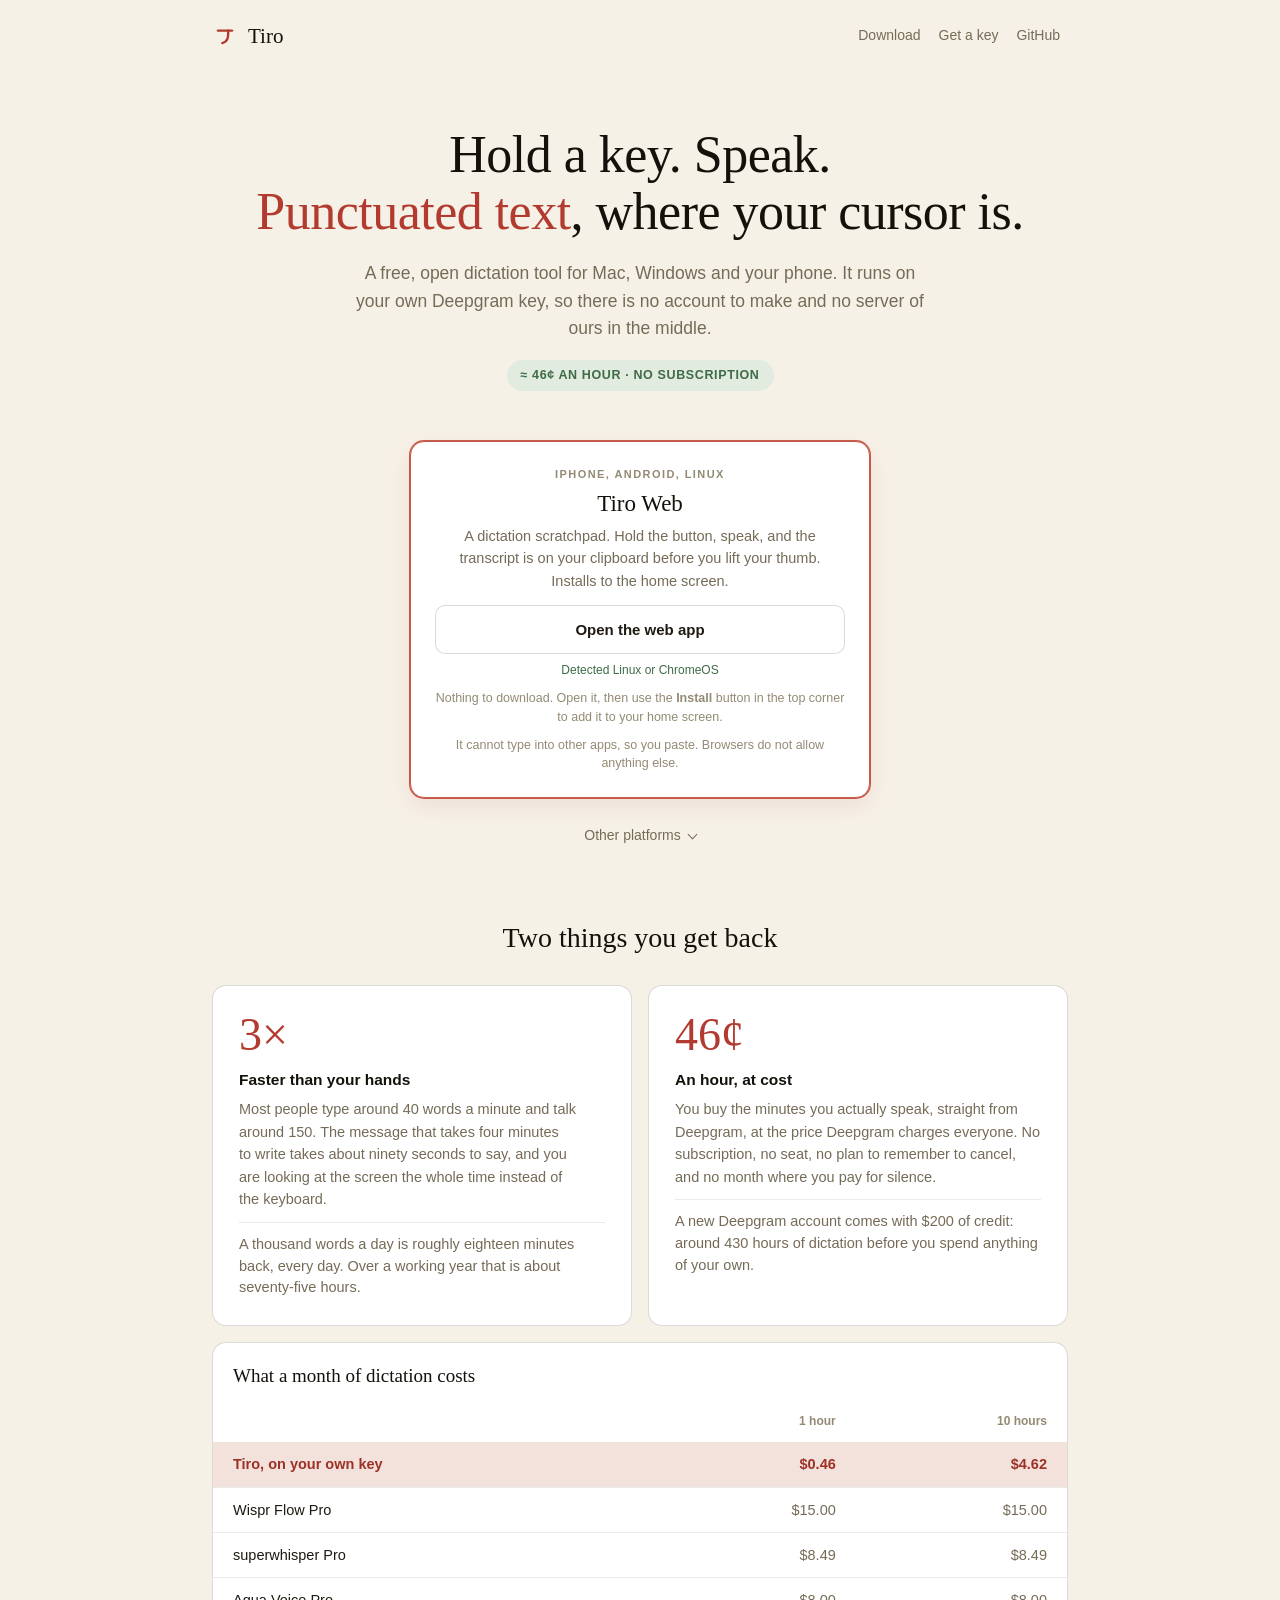
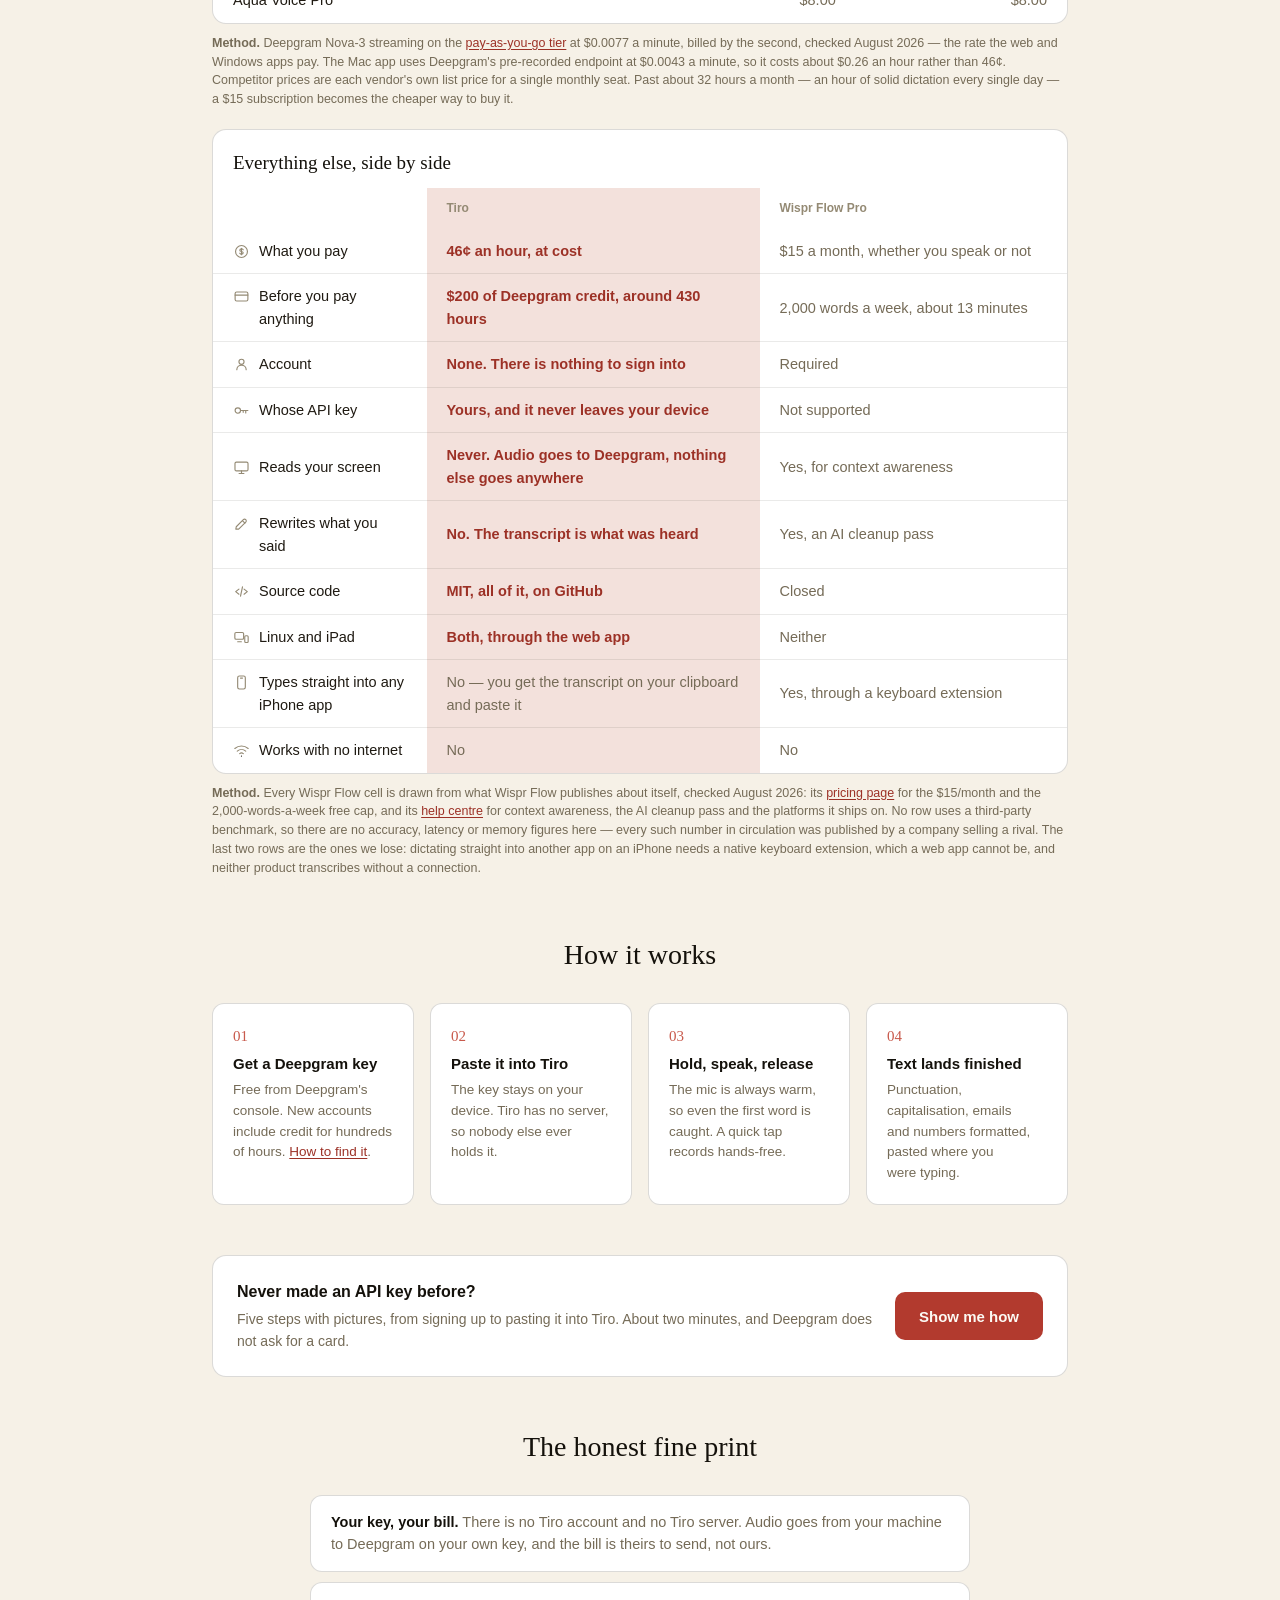
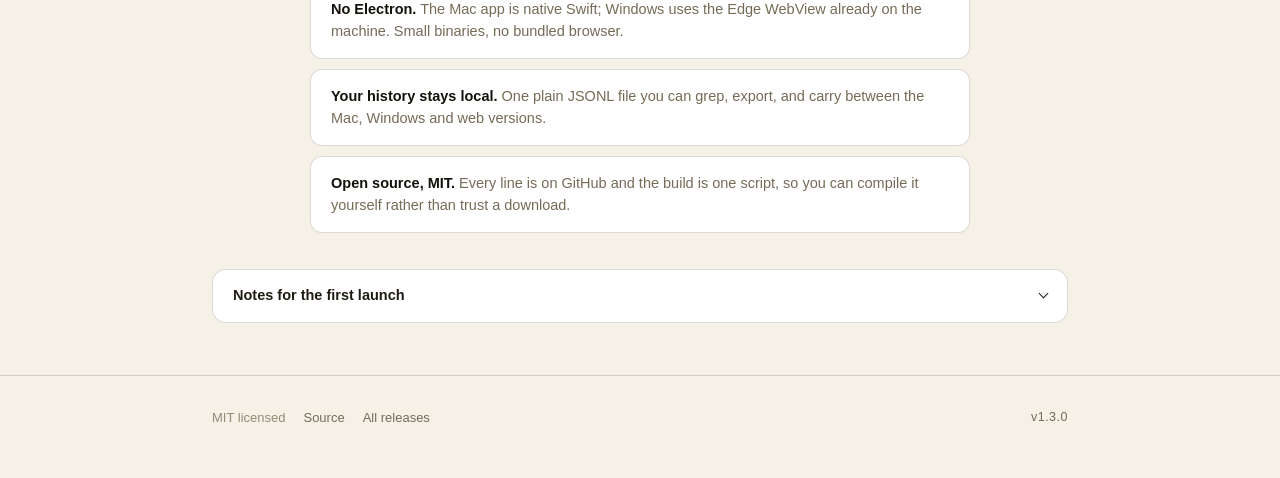
==== commit 518faf6d: "Merge main, and keep one Start Menu shortcut rather than two 1.3.0 shipped a fix for the same compla" ====
--- a/landing/index.html
+++ b/landing/index.html
@@ -351,9 +351,9 @@
       <h2>Tiro for Windows</h2>
       <p>A tray app. Hold <strong>Right&nbsp;Alt</strong> in any application and the transcript
         is pasted into the box you were already typing in. One file, no installer.</p>
-      <a class="btn" id="win-download" href="https://github.com/Gabriel-Dalton/tiro/releases/latest/download/Tiro-Windows-x64.zip">Download for Windows</a>
+      <a class="btn" id="win-download" href="https://github.com/Gabriel-Dalton/tiro/releases/latest/download/Tiro-Windows-x64.exe">Download for Windows</a>
       <span class="detected"></span>
-      <span class="fine">Right-click the ZIP → Properties → <strong>Unblock</strong> before extracting.</span>
+      <span class="fine">A single <strong>.exe</strong>. Run it and it offers to add itself to your Start menu.</span>
     </div>
 
     <div class="dl" id="dl-mac">
@@ -548,7 +548,7 @@
         <div id="win-arm-note" hidden>
           <strong>Your PC is ARM-based</strong>
           The button now offers the native ARM64 build, with no emulation. The
-          <a href="https://github.com/Gabriel-Dalton/tiro/releases/latest/download/Tiro-Windows-x64.zip">x64 build</a>
+          <a href="https://github.com/Gabriel-Dalton/tiro/releases/latest/download/Tiro-Windows-x64.exe">x64 build</a>
           also works if you prefer it.
         </div>
         <div id="win10-note" hidden>
@@ -558,9 +558,17 @@
           Tiro checks on first run and offers it if it is missing. Windows 11 already has it.
         </div>
         <div>
+          <strong>Windows: where it puts itself</strong>
+          Running the download starts Tiro straight away and then asks whether to install it.
+          Saying yes copies it to your own user folder, no administrator rights needed, and adds
+          it to the Start menu, which is where Windows lets you pin it to the taskbar. Saying no
+          keeps it portable. Either way it uninstalls from Apps and Features.
+        </div>
+        <div>
           <strong>Windows: SmartScreen</strong>
-          Unblocking the ZIP is usually enough. If the dialog still appears, choose
-          More info → Run anyway, or read
+          The first run of anything downloaded can be interrupted. Choose More info → Run anyway,
+          or right-click the file → Properties → tick <strong>Unblock</strong> first. Installing
+          clears that mark, so it only ever happens once. Here is
           <a href="https://github.com/Gabriel-Dalton/tiro/blob/main/docs/SIGNING.md">why it shows up</a>.
         </div>
         <div>
@@ -577,7 +585,7 @@
       <span>MIT licensed</span>
       <a href="https://github.com/Gabriel-Dalton/tiro">Source</a>
       <a href="https://github.com/Gabriel-Dalton/tiro/releases">All releases</a>
-      <a class="version" href="https://github.com/Gabriel-Dalton/tiro/releases/latest">v1.4.0</a>
+      <a class="version" href="https://github.com/Gabriel-Dalton/tiro/releases/latest">v1.3.0</a>
     </div>
   </footer>
 
@@ -663,7 +671,7 @@
           if (h.architecture === "arm") {
             var link = document.getElementById("win-download");
             if (link) {
-              link.href = link.href.replace("Tiro-Windows-x64.zip", "Tiro-Windows-arm64.zip");
+              link.href = link.href.replace("Tiro-Windows-x64.exe", "Tiro-Windows-arm64.exe");
               link.textContent = "Download for Windows on ARM";
               var armNote = document.getElementById("win-arm-note");
               if (armNote) armNote.hidden = false;
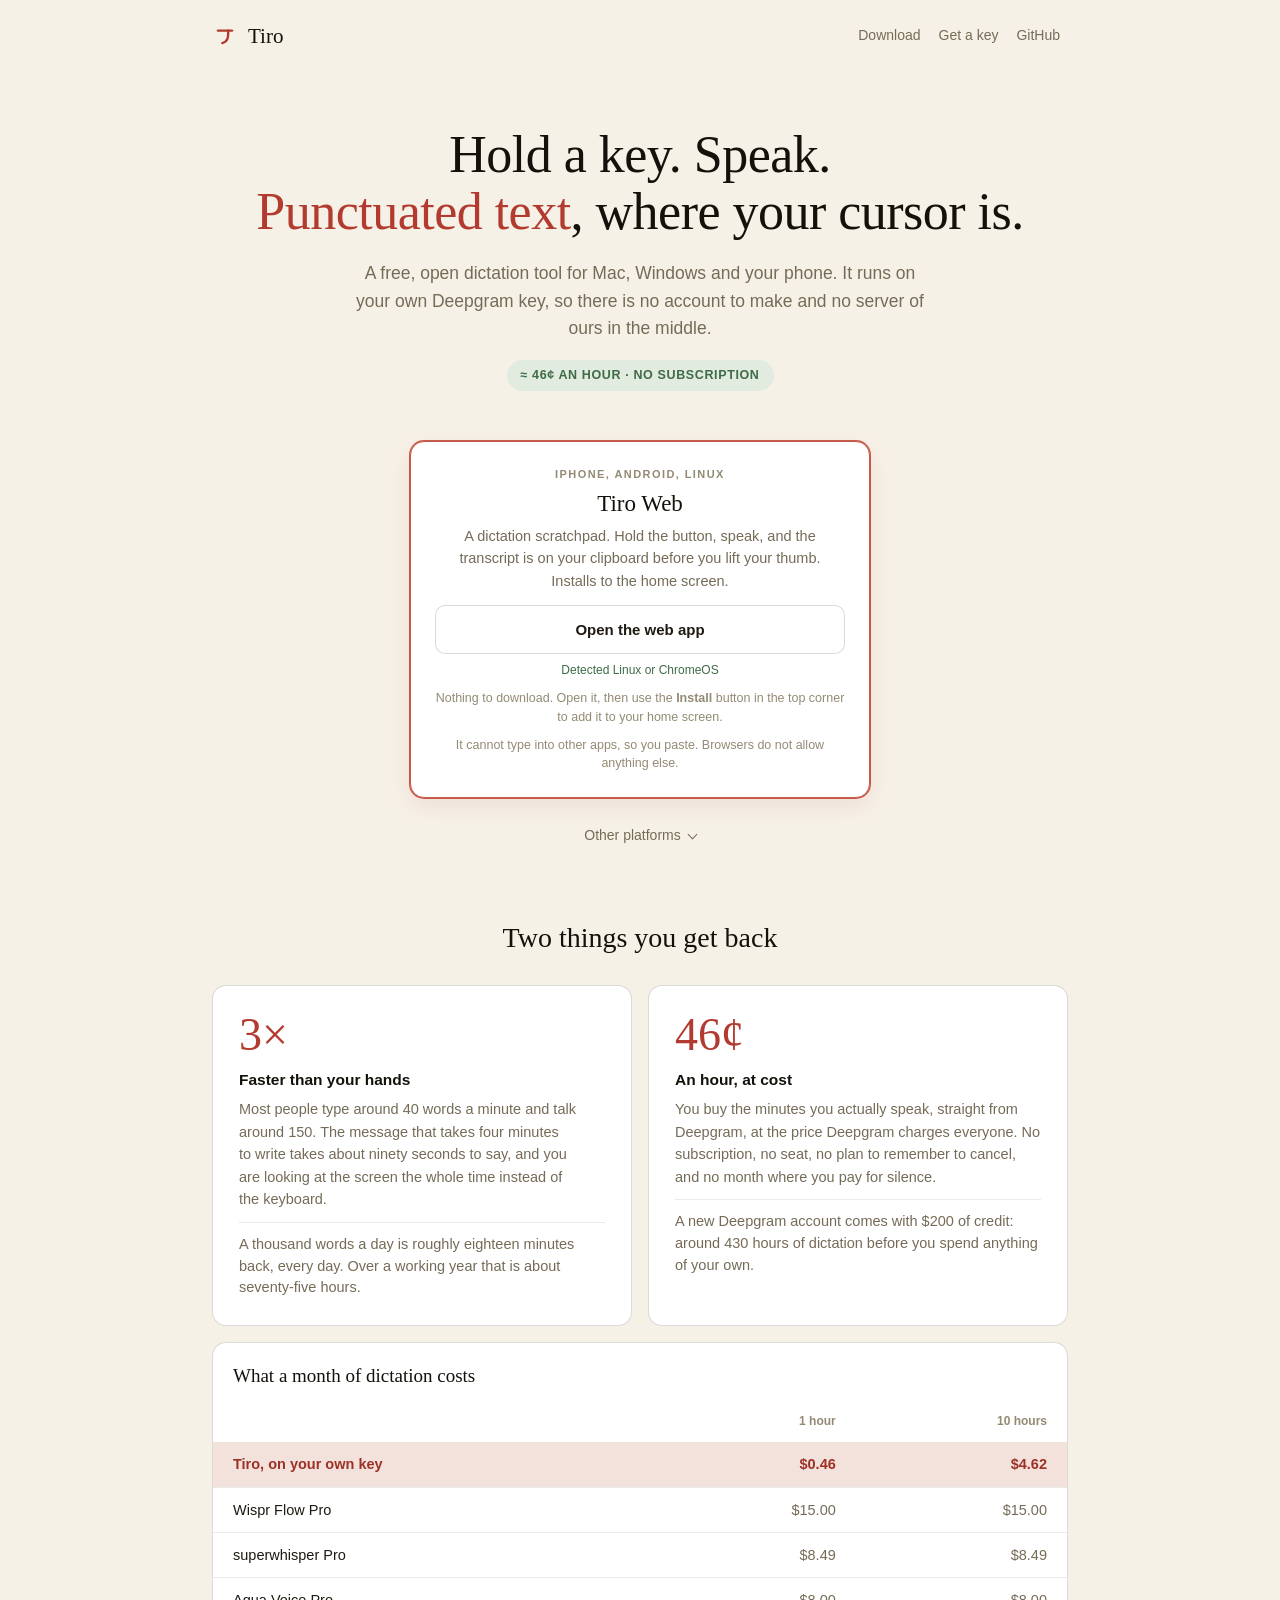
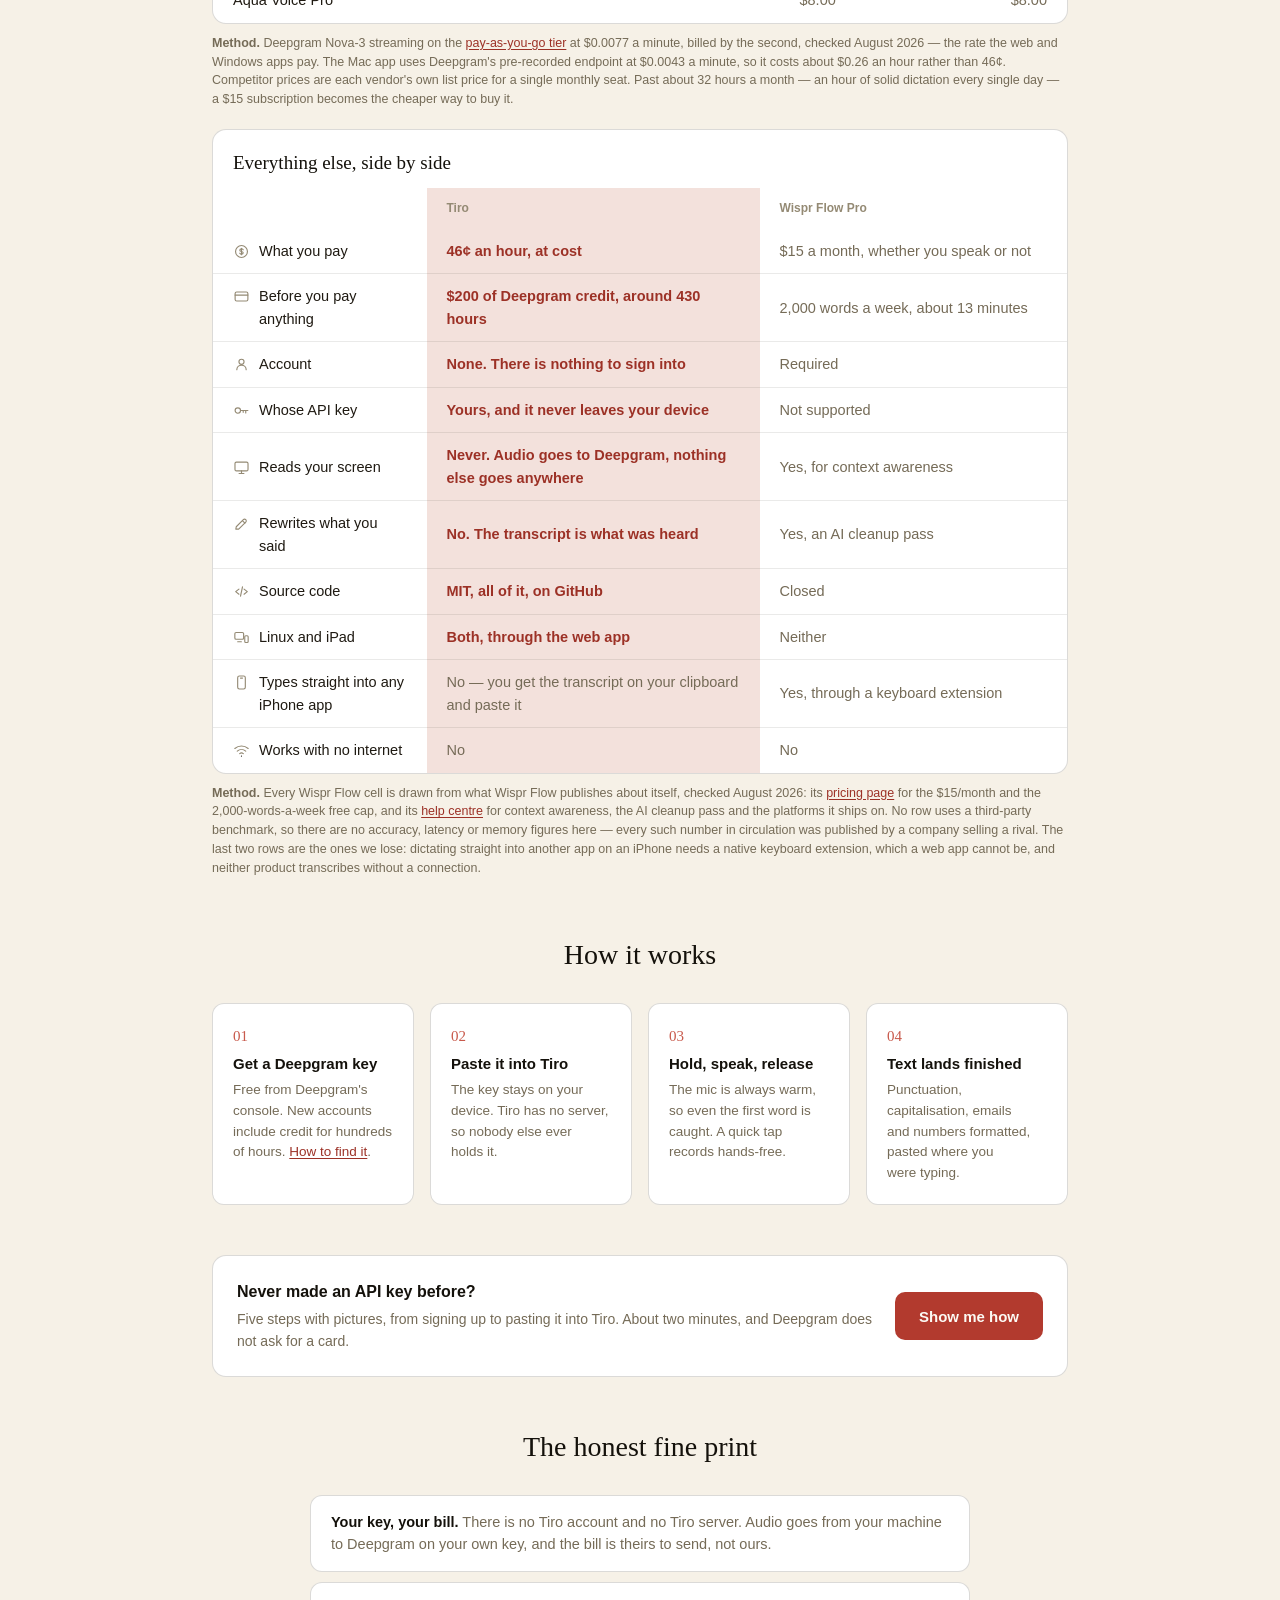
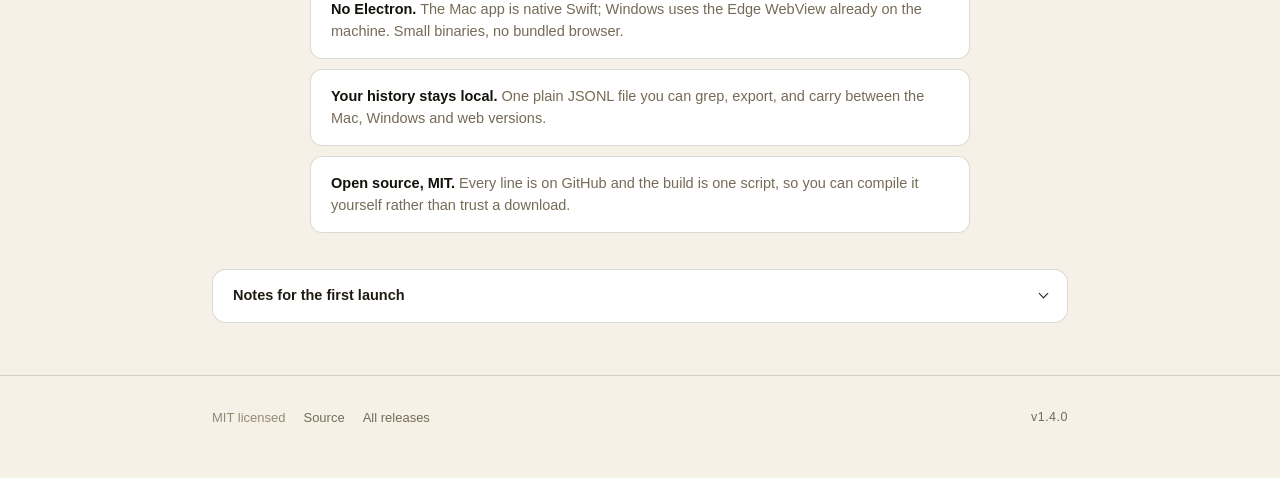
==== commit 60b6da30: "Merge remote-tracking branch 'origin/main' into claude/wispr-flow-widget-taskbar-px63c5" ====
--- a/landing/index.html
+++ b/landing/index.html
@@ -351,9 +351,9 @@
       <h2>Tiro for Windows</h2>
       <p>A tray app. Hold <strong>Right&nbsp;Alt</strong> in any application and the transcript
         is pasted into the box you were already typing in. One file, no installer.</p>
-      <a class="btn" id="win-download" href="https://github.com/Gabriel-Dalton/tiro/releases/latest/download/Tiro-Windows-x64.exe">Download for Windows</a>
+      <a class="btn" id="win-download" href="https://github.com/Gabriel-Dalton/tiro/releases/latest/download/Tiro-Windows-x64.zip">Download for Windows</a>
       <span class="detected"></span>
-      <span class="fine">A single <strong>.exe</strong>. Run it and it offers to add itself to your Start menu.</span>
+      <span class="fine">Right-click the ZIP → Properties → <strong>Unblock</strong> before extracting.</span>
     </div>
 
     <div class="dl" id="dl-mac">
@@ -548,7 +548,7 @@
         <div id="win-arm-note" hidden>
           <strong>Your PC is ARM-based</strong>
           The button now offers the native ARM64 build, with no emulation. The
-          <a href="https://github.com/Gabriel-Dalton/tiro/releases/latest/download/Tiro-Windows-x64.exe">x64 build</a>
+          <a href="https://github.com/Gabriel-Dalton/tiro/releases/latest/download/Tiro-Windows-x64.zip">x64 build</a>
           also works if you prefer it.
         </div>
         <div id="win10-note" hidden>
@@ -558,17 +558,9 @@
           Tiro checks on first run and offers it if it is missing. Windows 11 already has it.
         </div>
         <div>
-          <strong>Windows: where it puts itself</strong>
-          Running the download starts Tiro straight away and then asks whether to install it.
-          Saying yes copies it to your own user folder, no administrator rights needed, and adds
-          it to the Start menu, which is where Windows lets you pin it to the taskbar. Saying no
-          keeps it portable. Either way it uninstalls from Apps and Features.
-        </div>
-        <div>
           <strong>Windows: SmartScreen</strong>
-          The first run of anything downloaded can be interrupted. Choose More info → Run anyway,
-          or right-click the file → Properties → tick <strong>Unblock</strong> first. Installing
-          clears that mark, so it only ever happens once. Here is
+          Unblocking the ZIP is usually enough. If the dialog still appears, choose
+          More info → Run anyway, or read
           <a href="https://github.com/Gabriel-Dalton/tiro/blob/main/docs/SIGNING.md">why it shows up</a>.
         </div>
         <div>
@@ -585,7 +577,7 @@
       <span>MIT licensed</span>
       <a href="https://github.com/Gabriel-Dalton/tiro">Source</a>
       <a href="https://github.com/Gabriel-Dalton/tiro/releases">All releases</a>
-      <a class="version" href="https://github.com/Gabriel-Dalton/tiro/releases/latest">v1.3.0</a>
+      <a class="version" href="https://github.com/Gabriel-Dalton/tiro/releases/latest">v1.4.0</a>
     </div>
   </footer>
 
@@ -671,7 +663,7 @@
           if (h.architecture === "arm") {
             var link = document.getElementById("win-download");
             if (link) {
-              link.href = link.href.replace("Tiro-Windows-x64.exe", "Tiro-Windows-arm64.exe");
+              link.href = link.href.replace("Tiro-Windows-x64.zip", "Tiro-Windows-arm64.zip");
               link.textContent = "Download for Windows on ARM";
               var armNote = document.getElementById("win-arm-note");
               if (armNote) armNote.hidden = false;
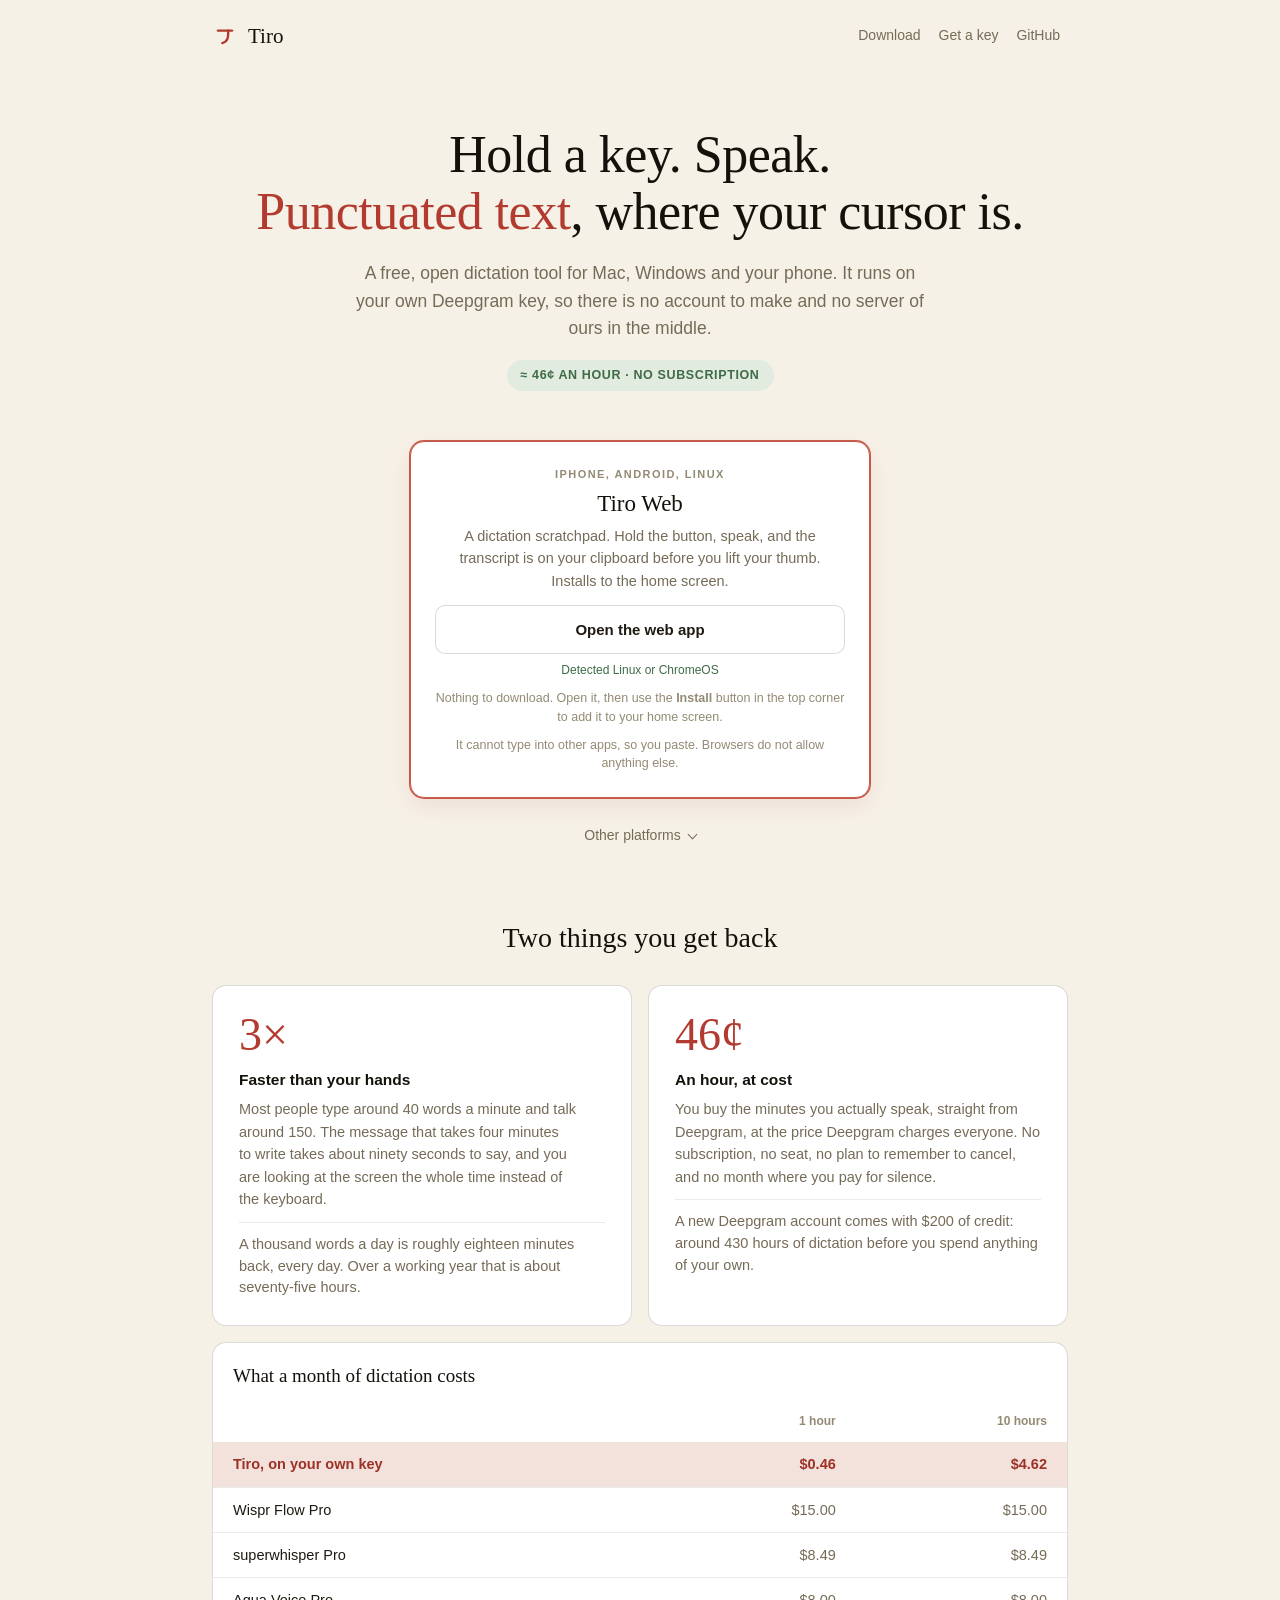
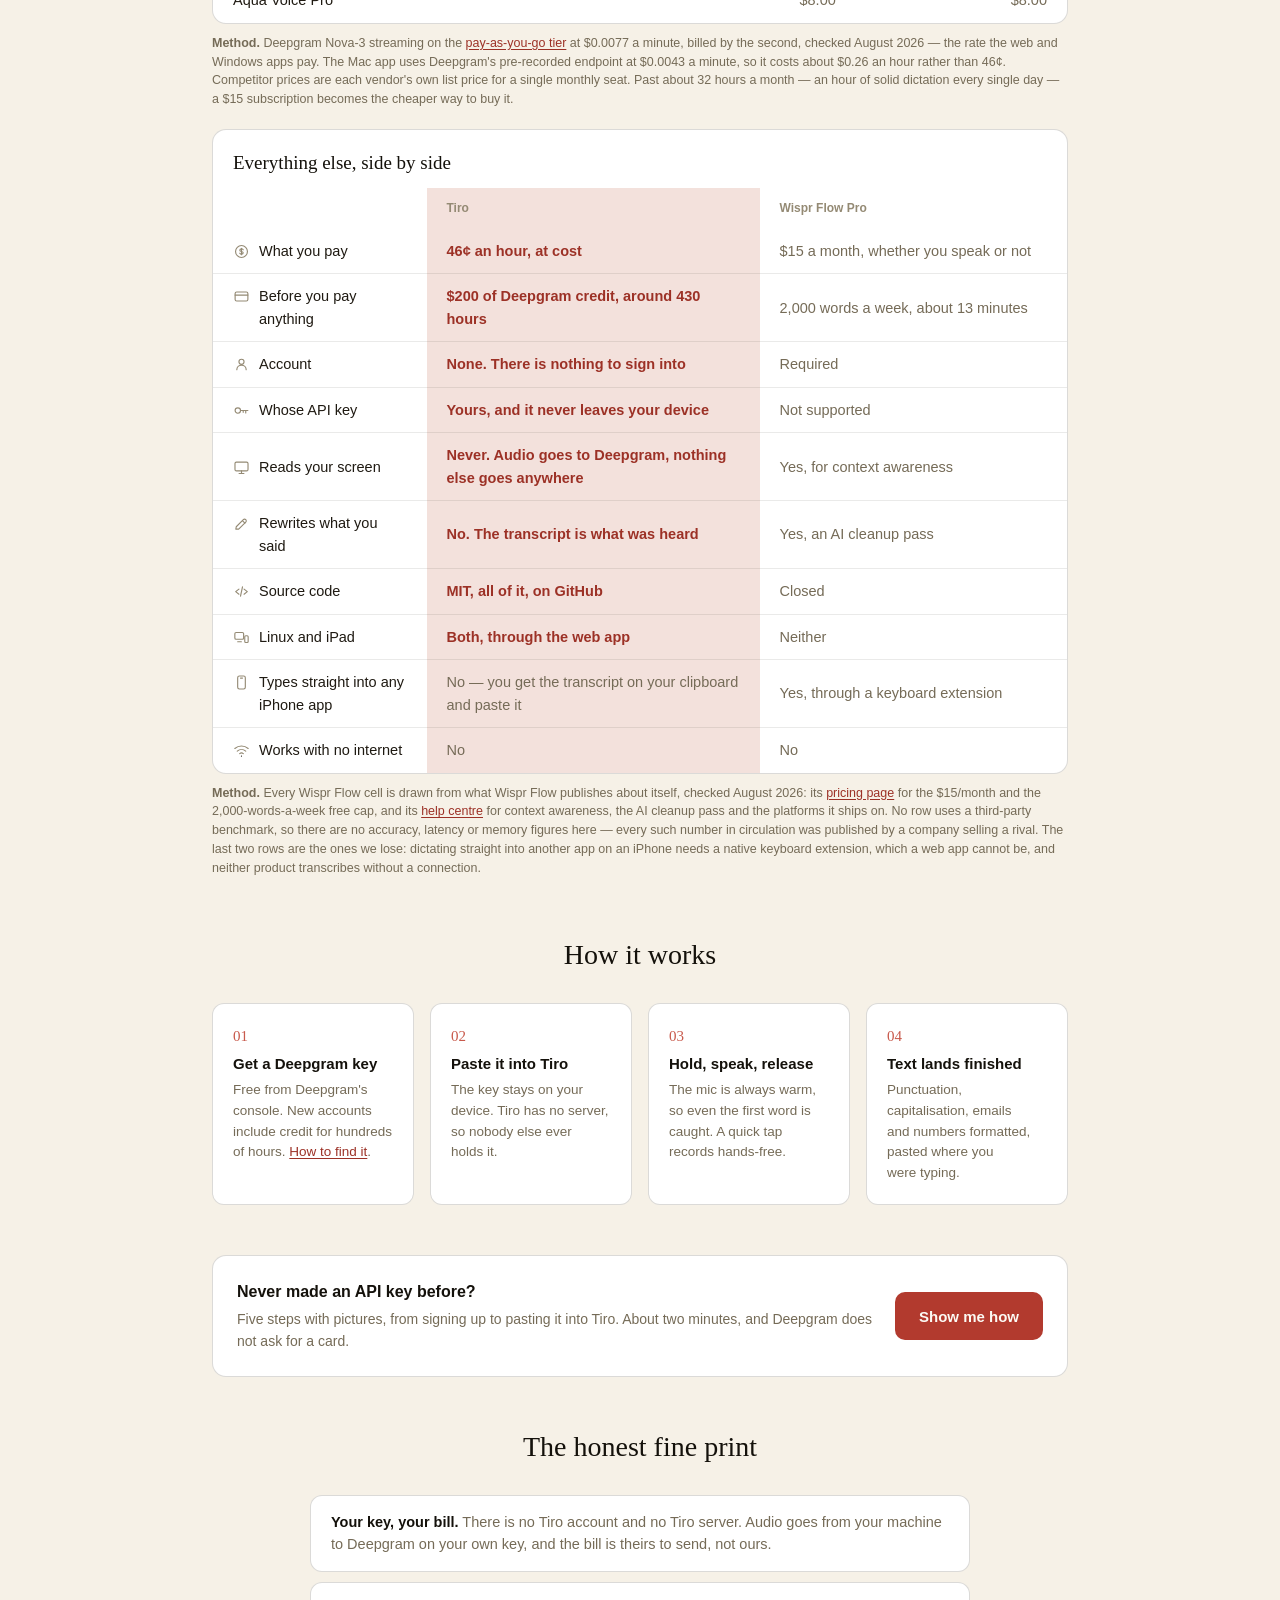
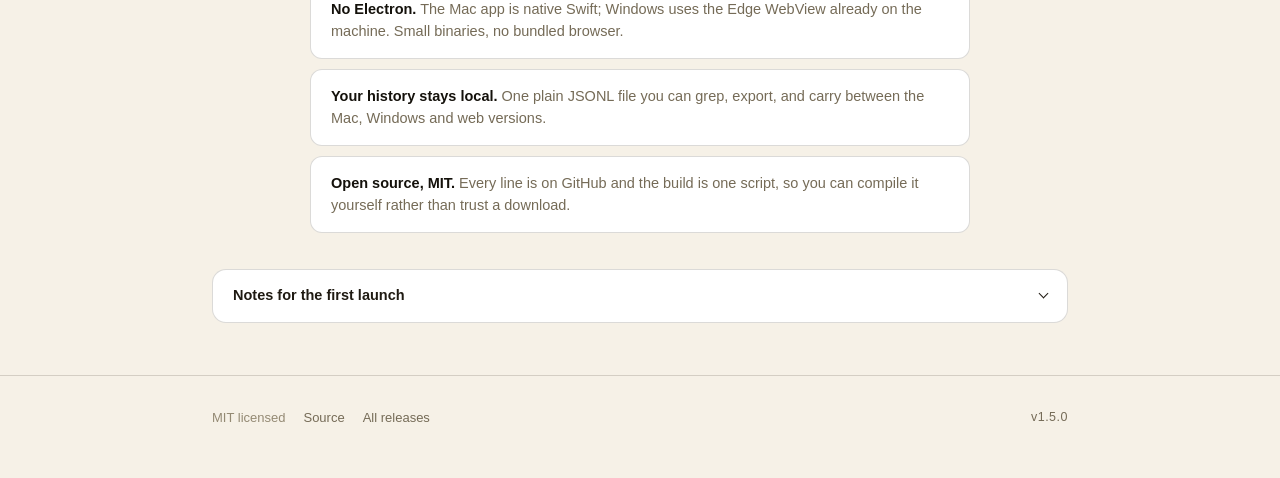
==== commit 1df0924c: "Release 1.5.0 Assembled by scripts/cut-release.mjs from the impact notes merged since the last relea" ====
--- a/landing/index.html
+++ b/landing/index.html
@@ -351,9 +351,9 @@
       <h2>Tiro for Windows</h2>
       <p>A tray app. Hold <strong>Right&nbsp;Alt</strong> in any application and the transcript
         is pasted into the box you were already typing in. One file, no installer.</p>
-      <a class="btn" id="win-download" href="https://github.com/Gabriel-Dalton/tiro/releases/latest/download/Tiro-Windows-x64.zip">Download for Windows</a>
+      <a class="btn" id="win-download" href="https://github.com/Gabriel-Dalton/tiro/releases/latest/download/Tiro-Windows-x64.exe">Download for Windows</a>
       <span class="detected"></span>
-      <span class="fine">Right-click the ZIP → Properties → <strong>Unblock</strong> before extracting.</span>
+      <span class="fine">A single <strong>.exe</strong>. Run it and it offers to add itself to your Start menu.</span>
     </div>
 
     <div class="dl" id="dl-mac">
@@ -548,7 +548,7 @@
         <div id="win-arm-note" hidden>
           <strong>Your PC is ARM-based</strong>
           The button now offers the native ARM64 build, with no emulation. The
-          <a href="https://github.com/Gabriel-Dalton/tiro/releases/latest/download/Tiro-Windows-x64.zip">x64 build</a>
+          <a href="https://github.com/Gabriel-Dalton/tiro/releases/latest/download/Tiro-Windows-x64.exe">x64 build</a>
           also works if you prefer it.
         </div>
         <div id="win10-note" hidden>
@@ -558,9 +558,17 @@
           Tiro checks on first run and offers it if it is missing. Windows 11 already has it.
         </div>
         <div>
+          <strong>Windows: where it puts itself</strong>
+          Running the download starts Tiro straight away and then asks whether to install it.
+          Saying yes copies it to your own user folder, no administrator rights needed, and adds
+          it to the Start menu, which is where Windows lets you pin it to the taskbar. Saying no
+          keeps it portable. Either way it uninstalls from Apps and Features.
+        </div>
+        <div>
           <strong>Windows: SmartScreen</strong>
-          Unblocking the ZIP is usually enough. If the dialog still appears, choose
-          More info → Run anyway, or read
+          The first run of anything downloaded can be interrupted. Choose More info → Run anyway,
+          or right-click the file → Properties → tick <strong>Unblock</strong> first. Installing
+          clears that mark, so it only ever happens once. Here is
           <a href="https://github.com/Gabriel-Dalton/tiro/blob/main/docs/SIGNING.md">why it shows up</a>.
         </div>
         <div>
@@ -577,7 +585,7 @@
       <span>MIT licensed</span>
       <a href="https://github.com/Gabriel-Dalton/tiro">Source</a>
       <a href="https://github.com/Gabriel-Dalton/tiro/releases">All releases</a>
-      <a class="version" href="https://github.com/Gabriel-Dalton/tiro/releases/latest">v1.4.0</a>
+      <a class="version" href="https://github.com/Gabriel-Dalton/tiro/releases/latest">v1.5.0</a>
     </div>
   </footer>
 
@@ -663,7 +671,7 @@
           if (h.architecture === "arm") {
             var link = document.getElementById("win-download");
             if (link) {
-              link.href = link.href.replace("Tiro-Windows-x64.zip", "Tiro-Windows-arm64.zip");
+              link.href = link.href.replace("Tiro-Windows-x64.exe", "Tiro-Windows-arm64.exe");
               link.textContent = "Download for Windows on ARM";
               var armNote = document.getElementById("win-arm-note");
               if (armNote) armNote.hidden = false;
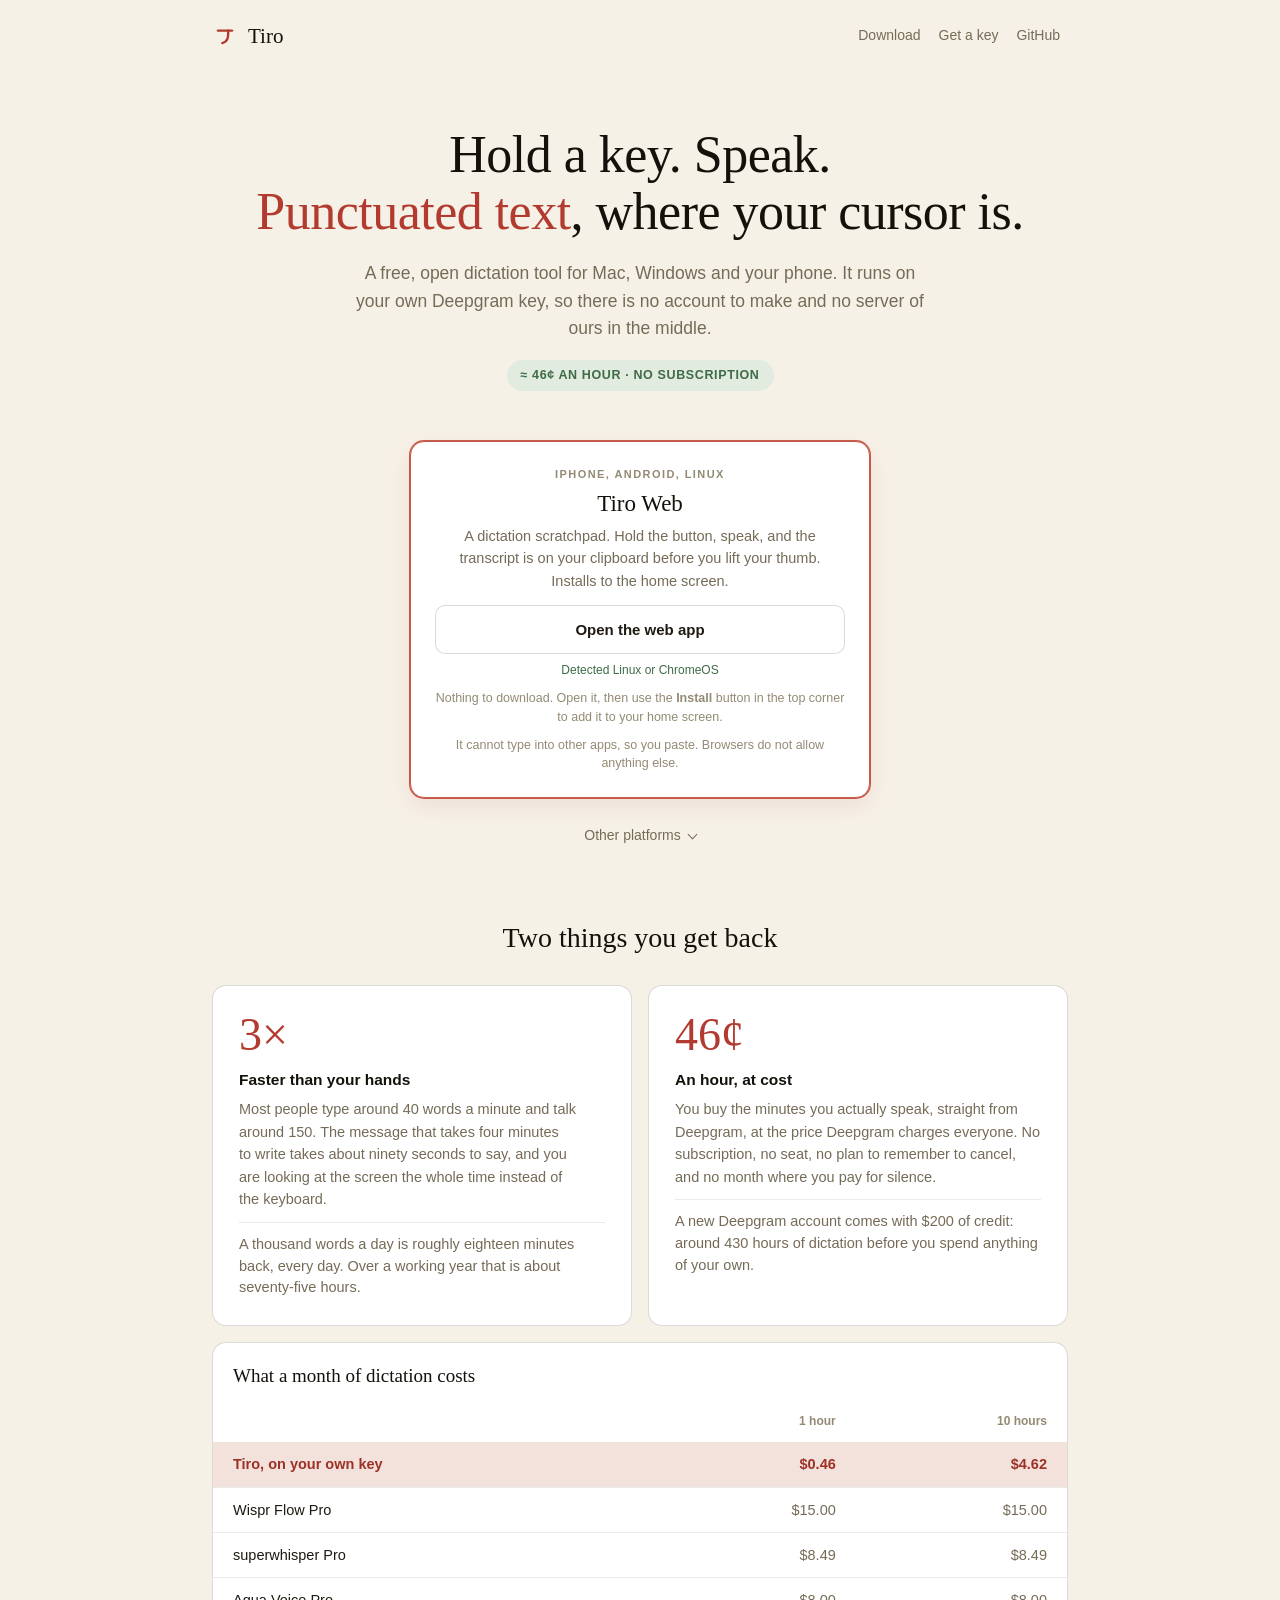
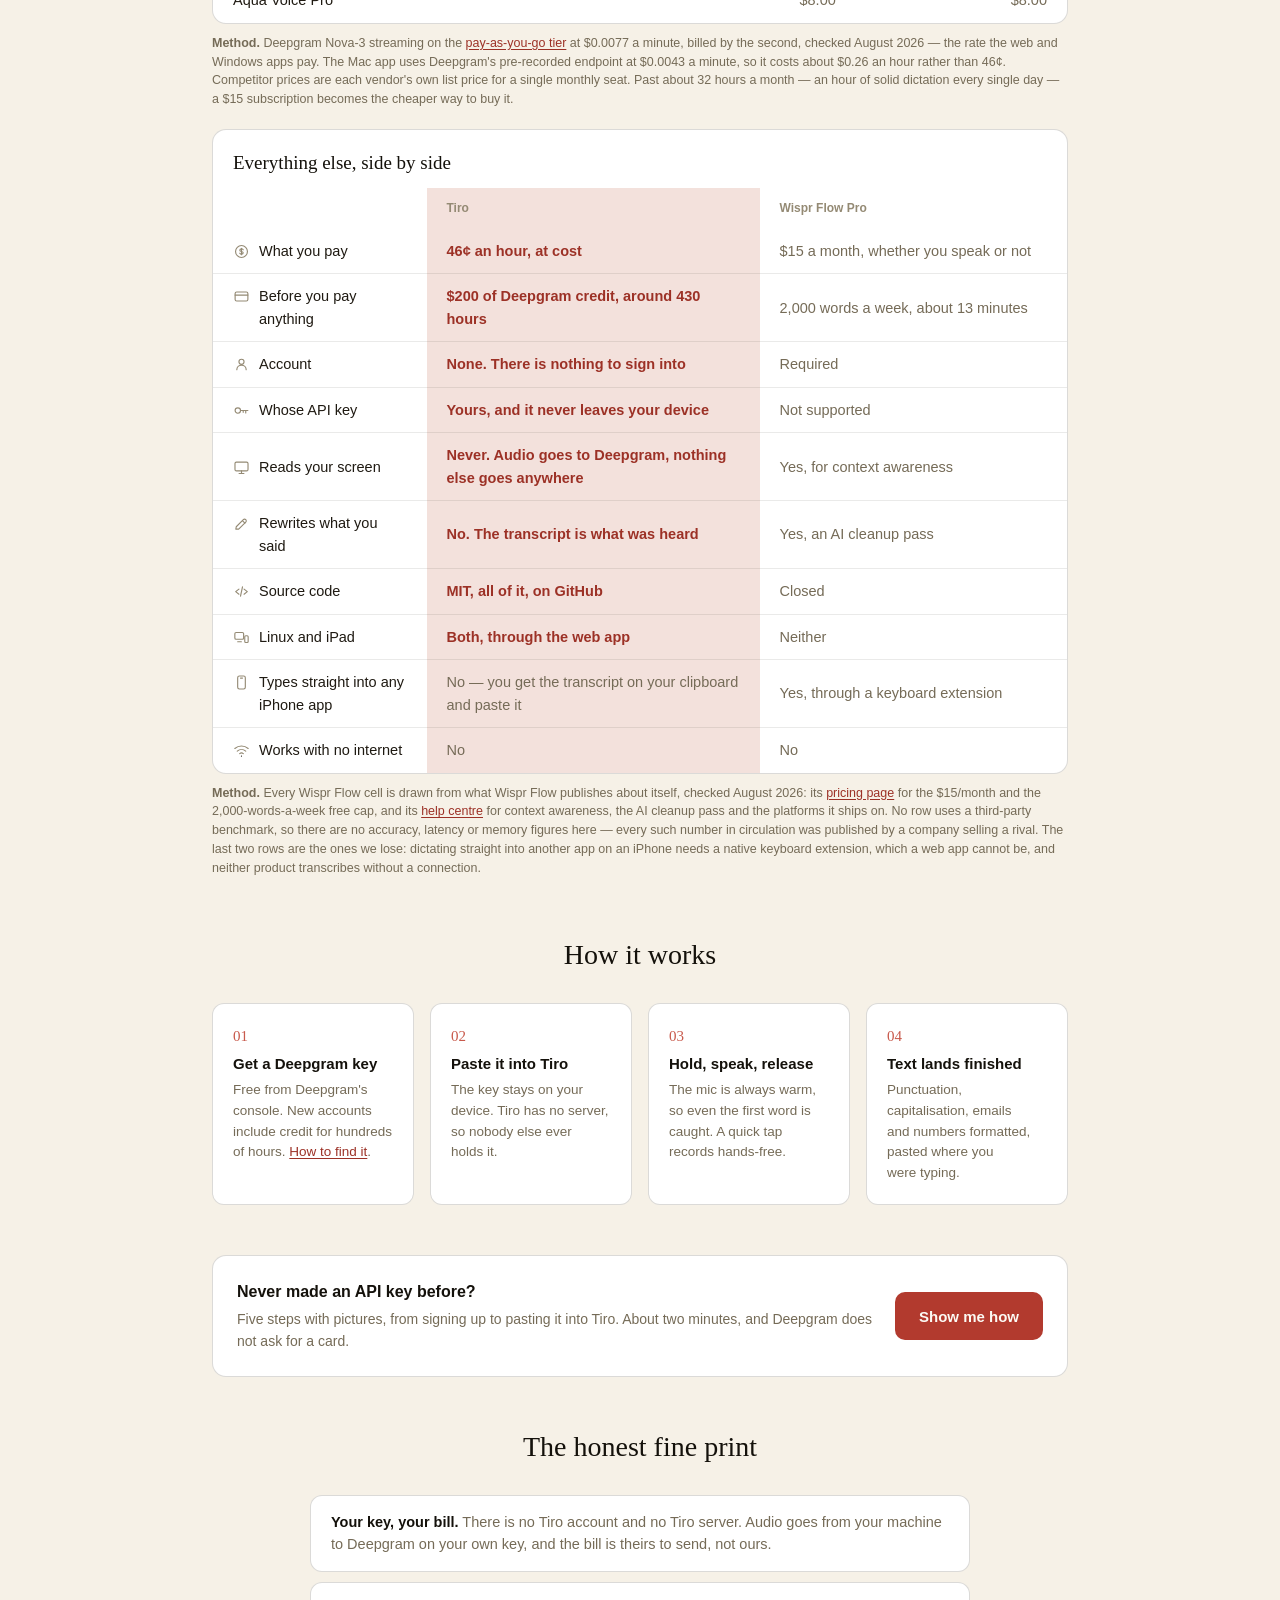
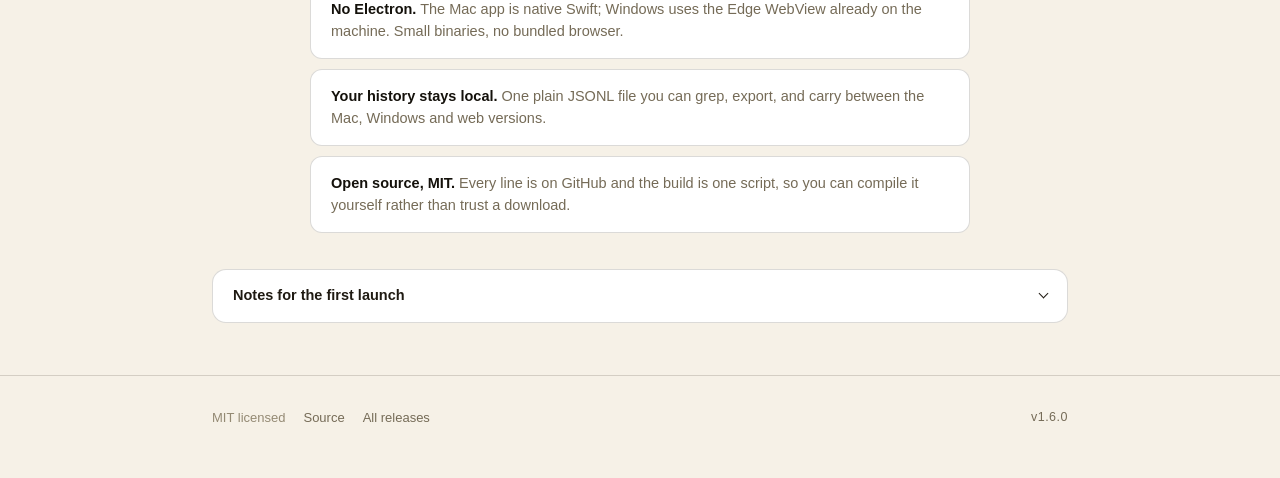
==== commit 285269fd: "Release 1.6.0 Assembled by scripts/cut-release.mjs from the impact notes merged since the last relea" ====
--- a/landing/index.html
+++ b/landing/index.html
@@ -585,7 +585,7 @@
       <span>MIT licensed</span>
       <a href="https://github.com/Gabriel-Dalton/tiro">Source</a>
       <a href="https://github.com/Gabriel-Dalton/tiro/releases">All releases</a>
-      <a class="version" href="https://github.com/Gabriel-Dalton/tiro/releases/latest">v1.5.0</a>
+      <a class="version" href="https://github.com/Gabriel-Dalton/tiro/releases/latest">v1.6.0</a>
     </div>
   </footer>
 
